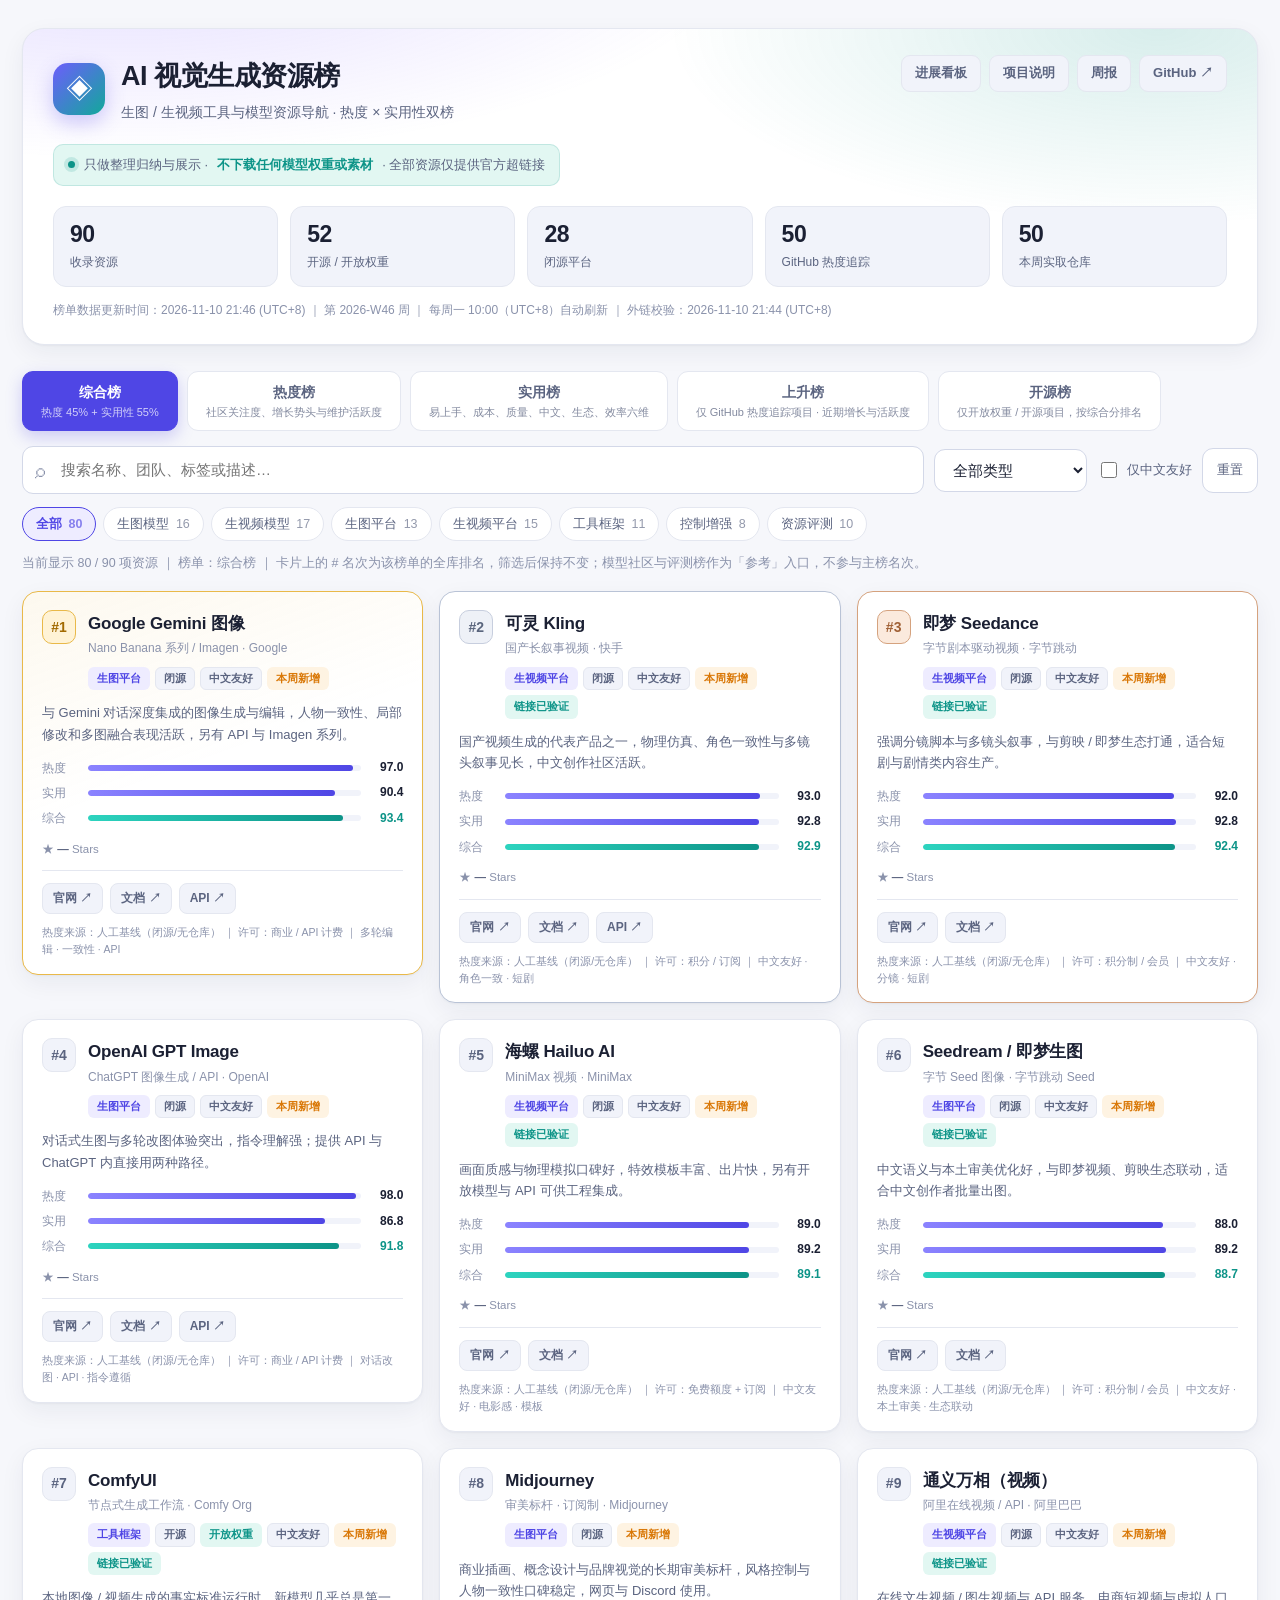
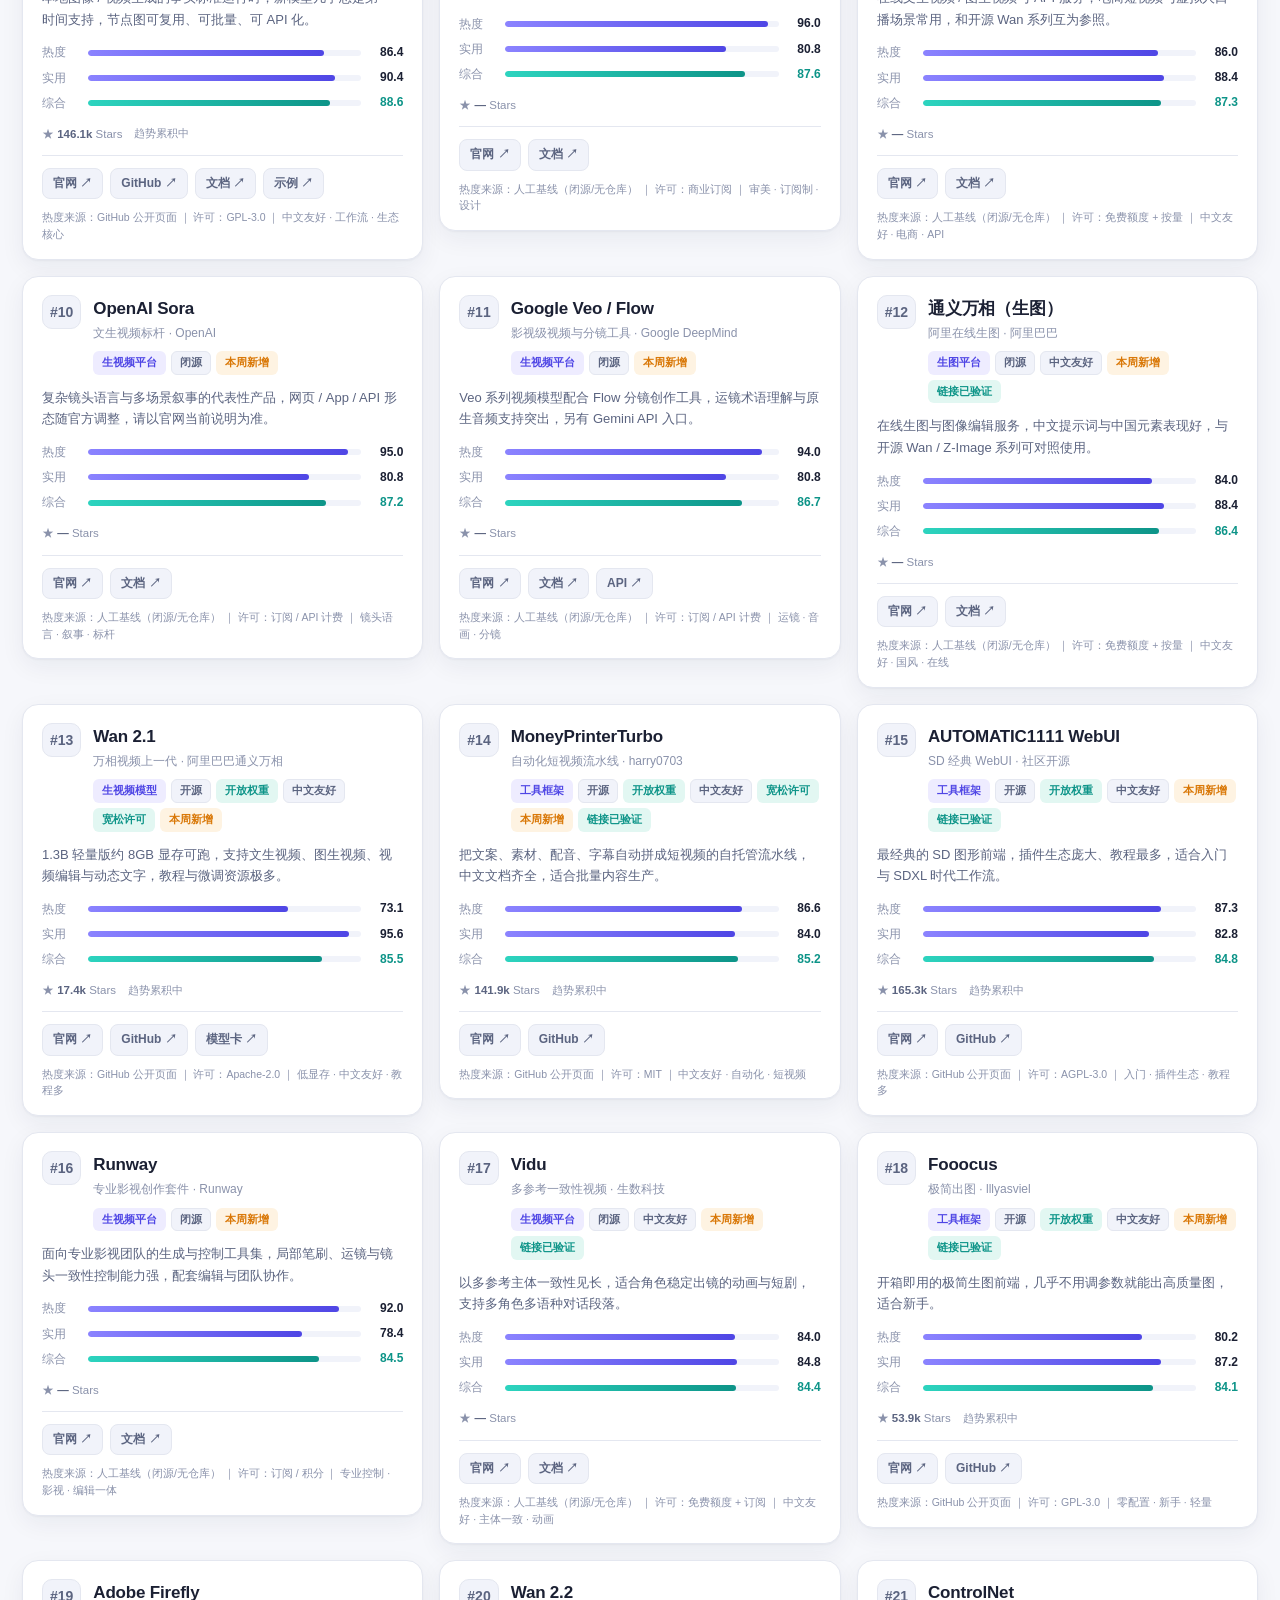
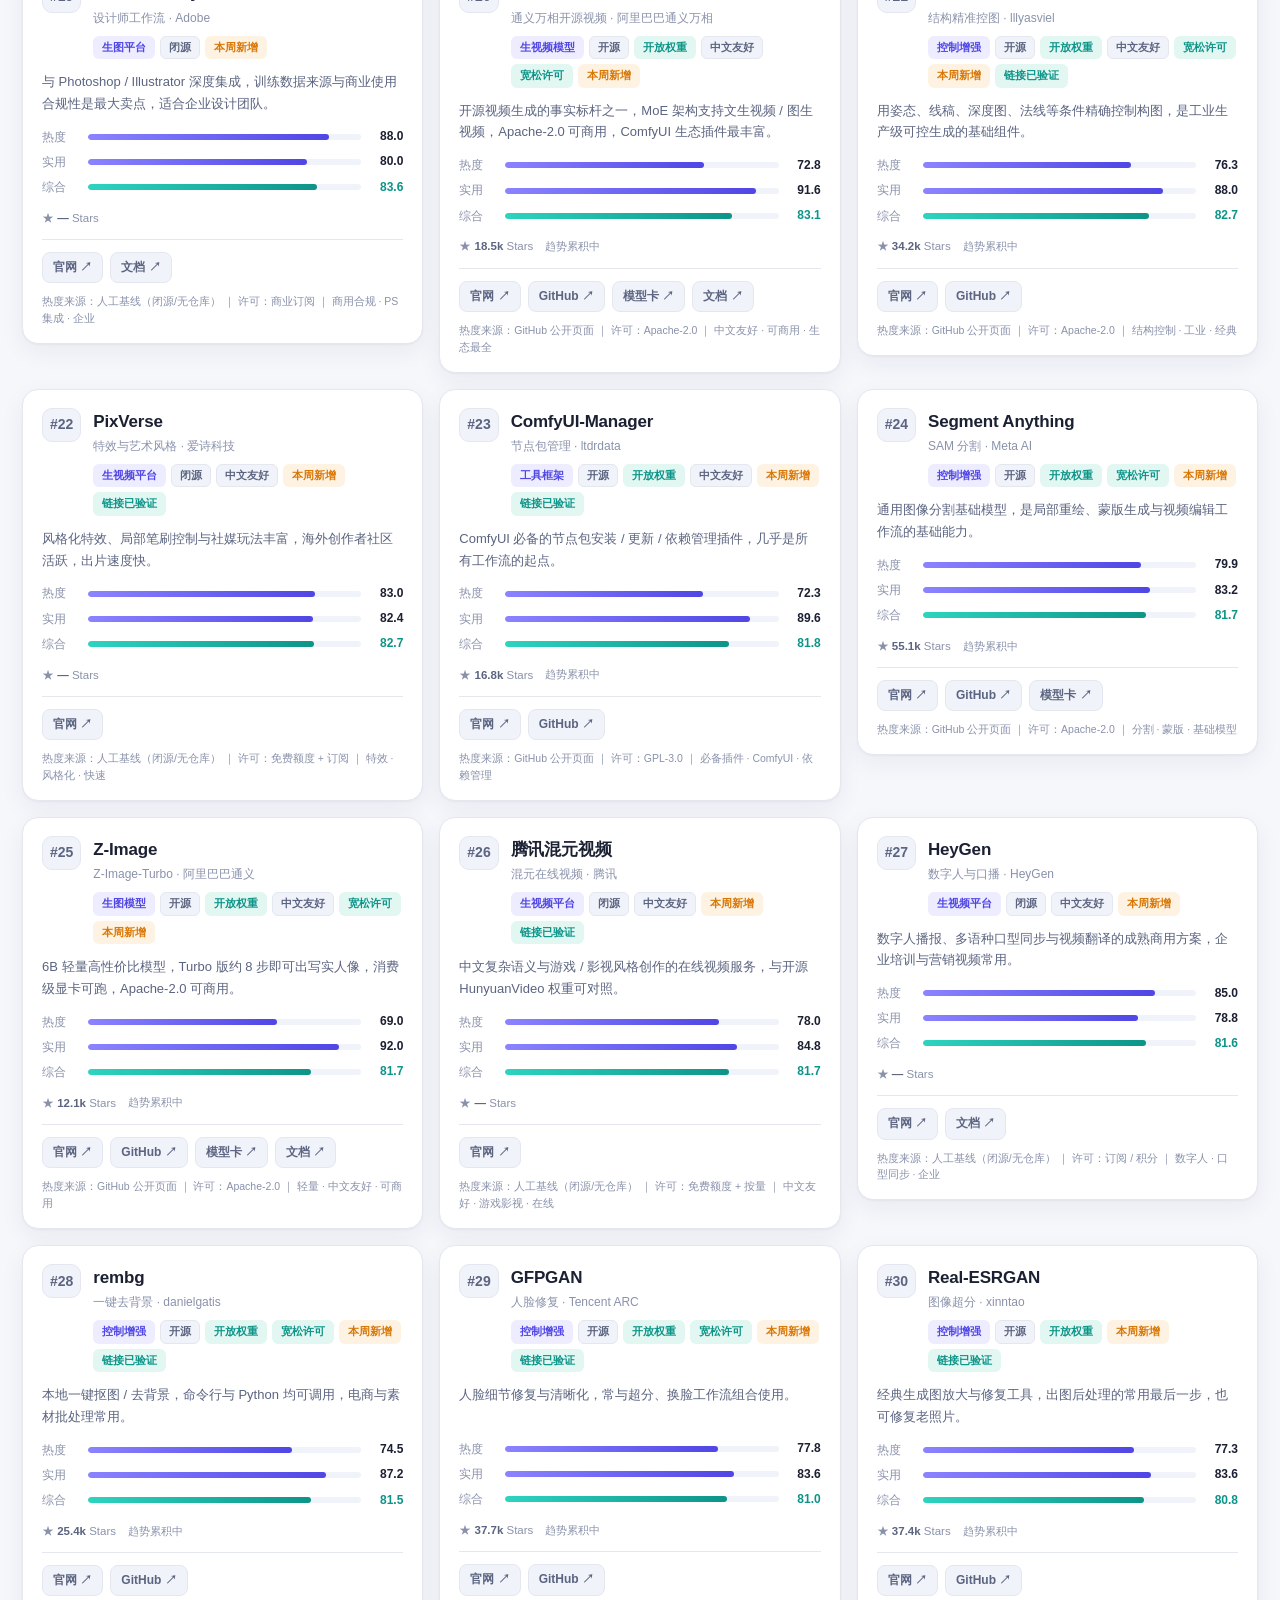
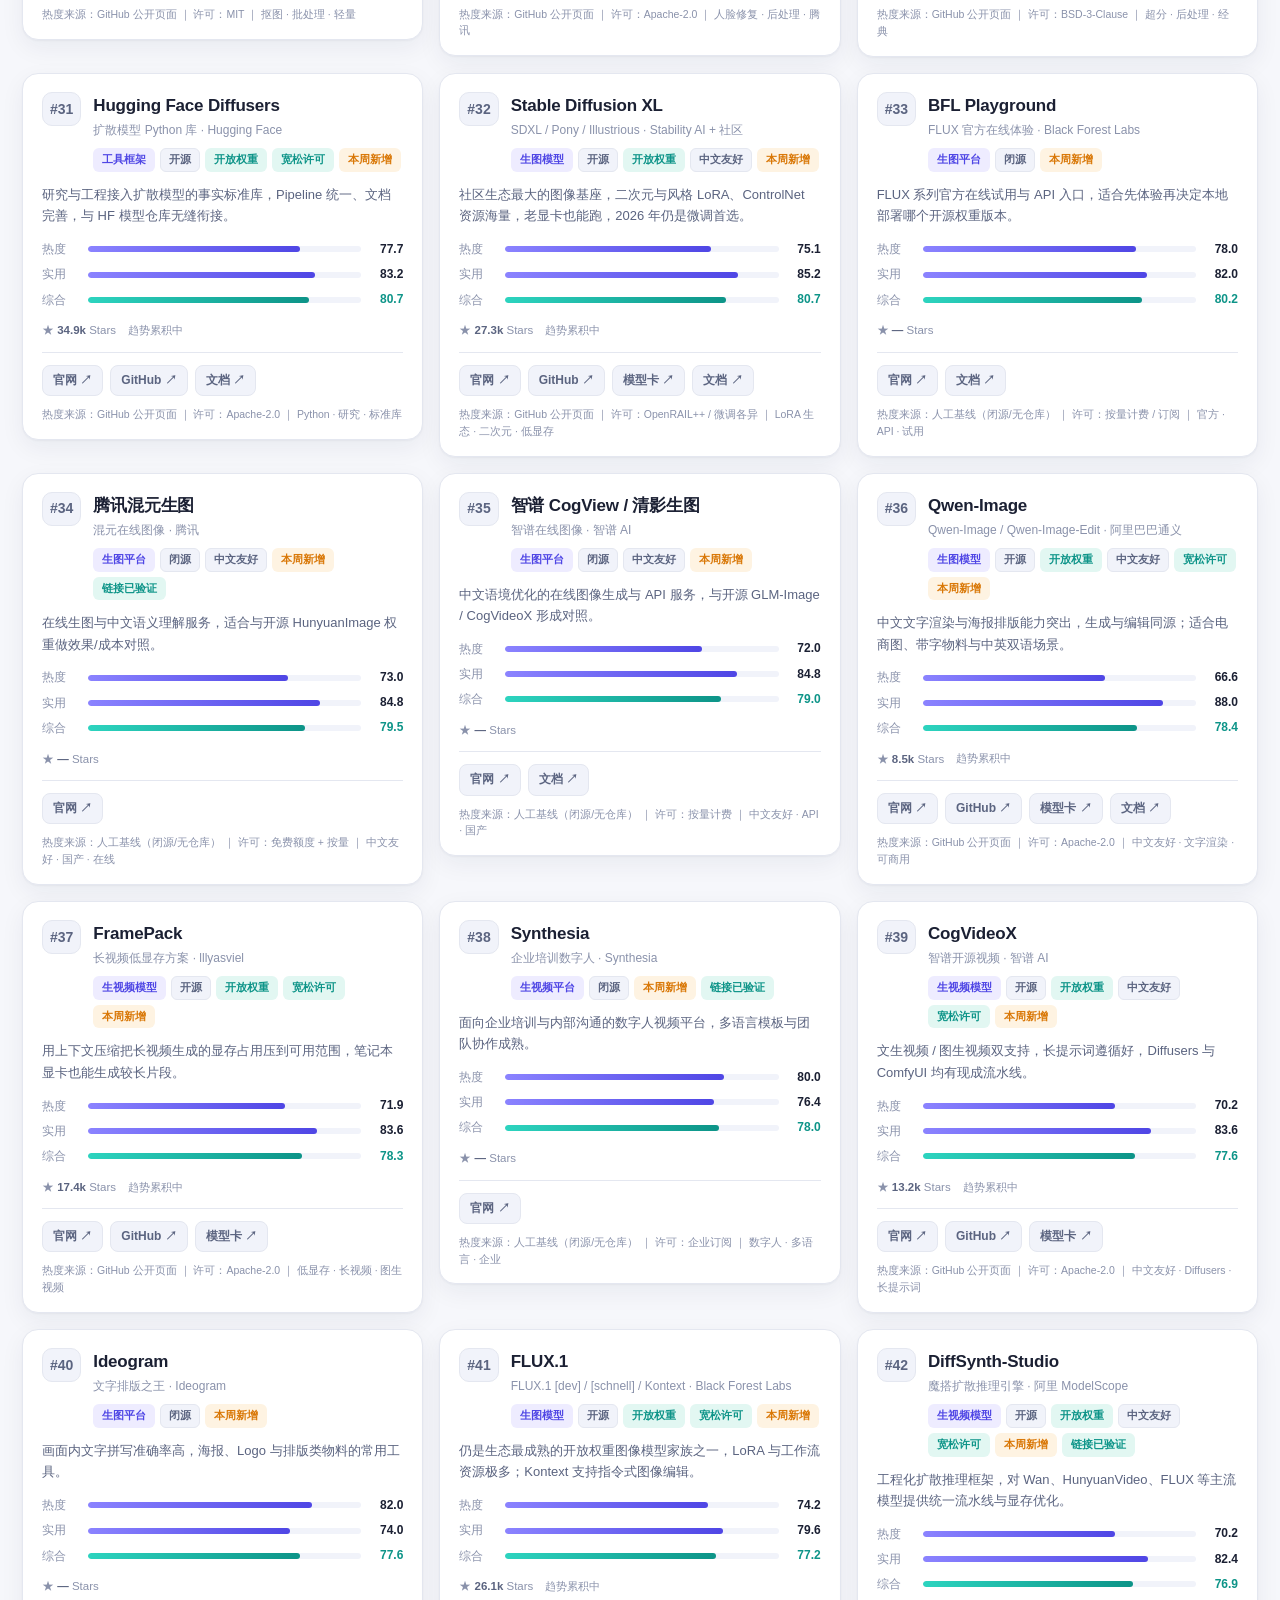
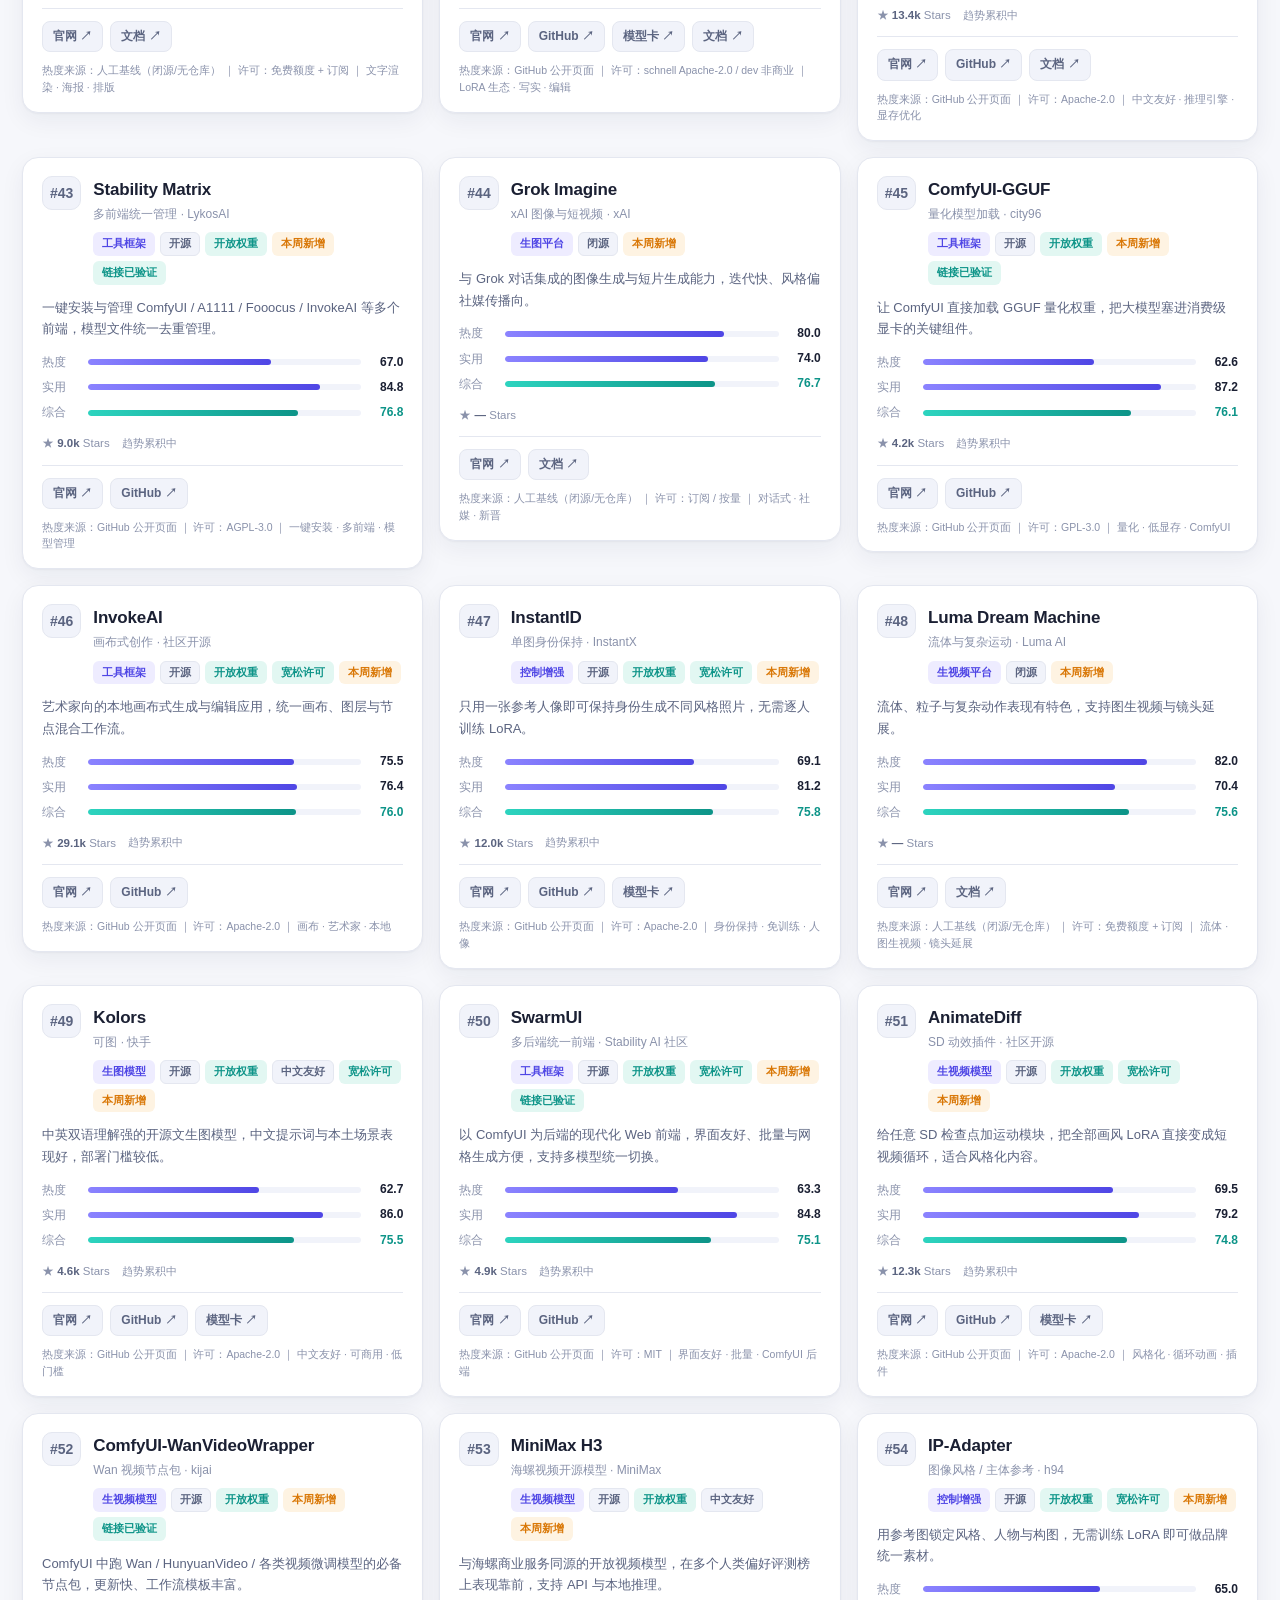
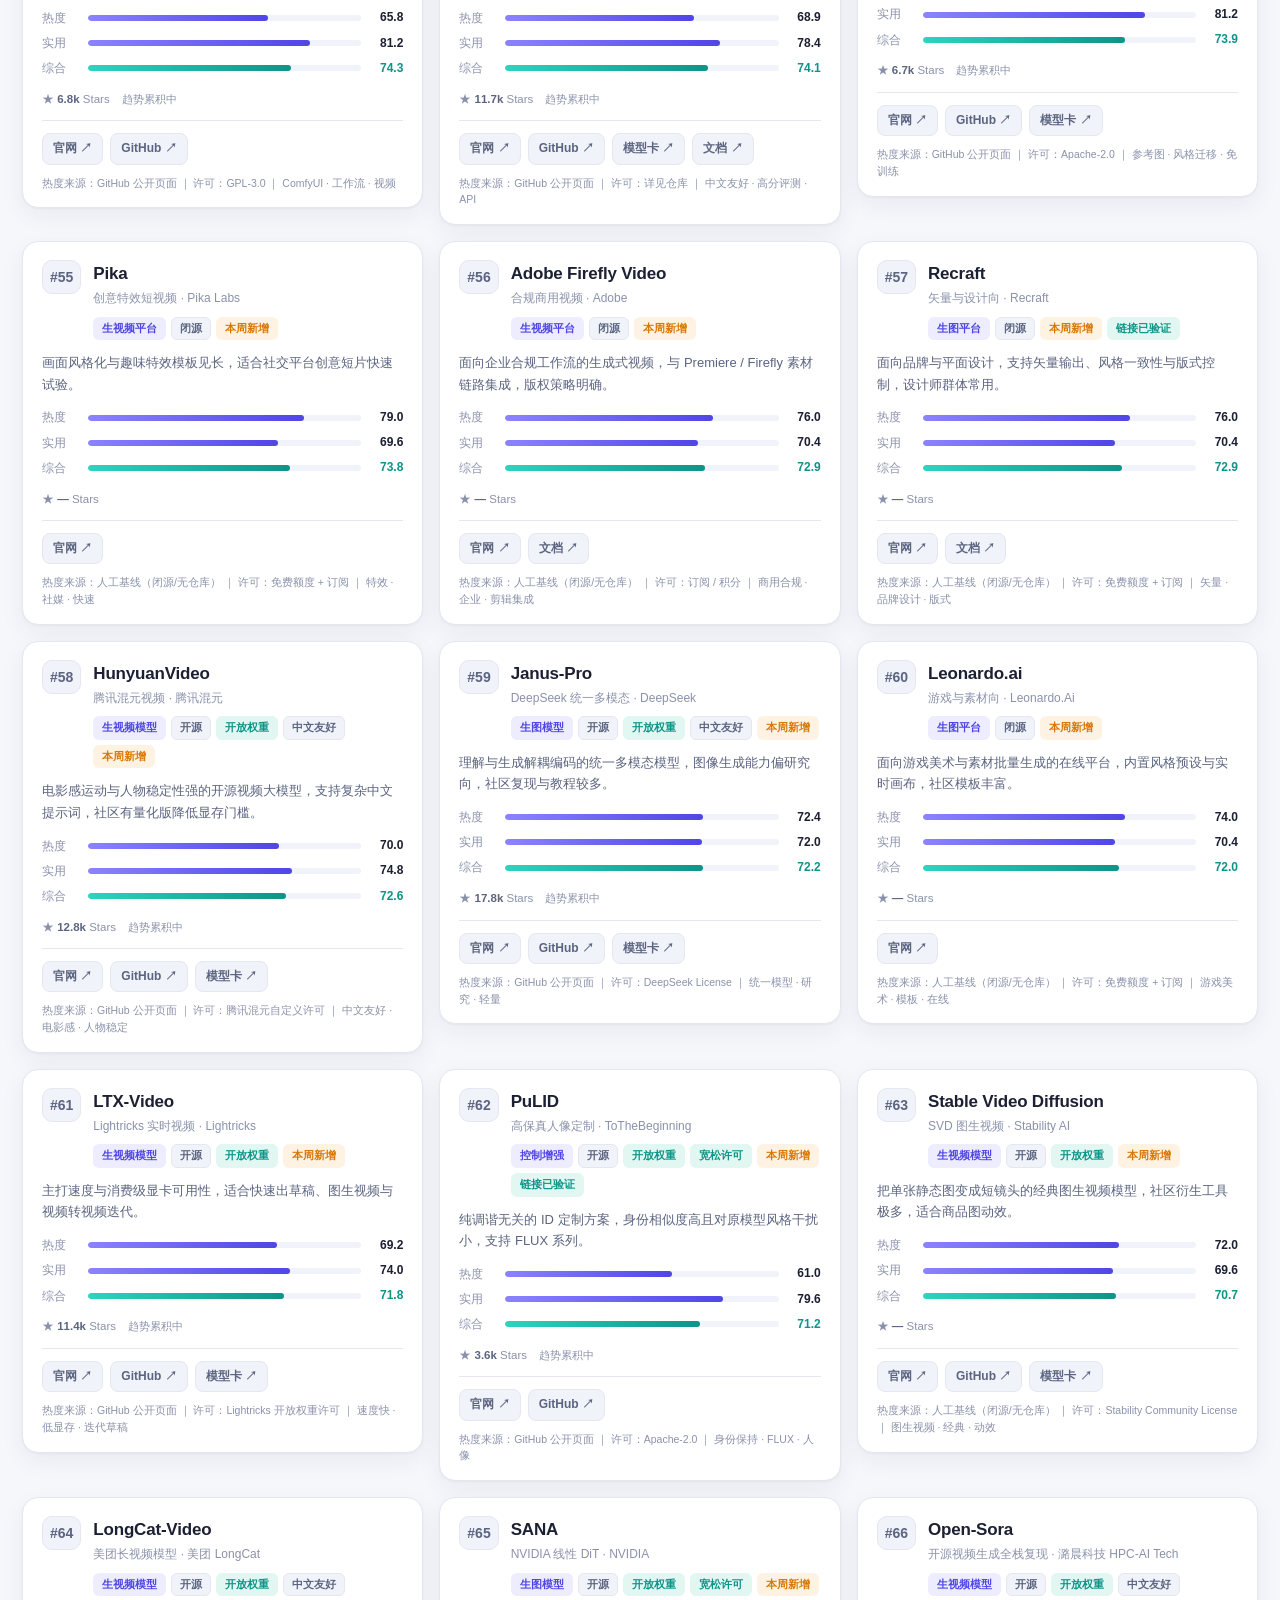
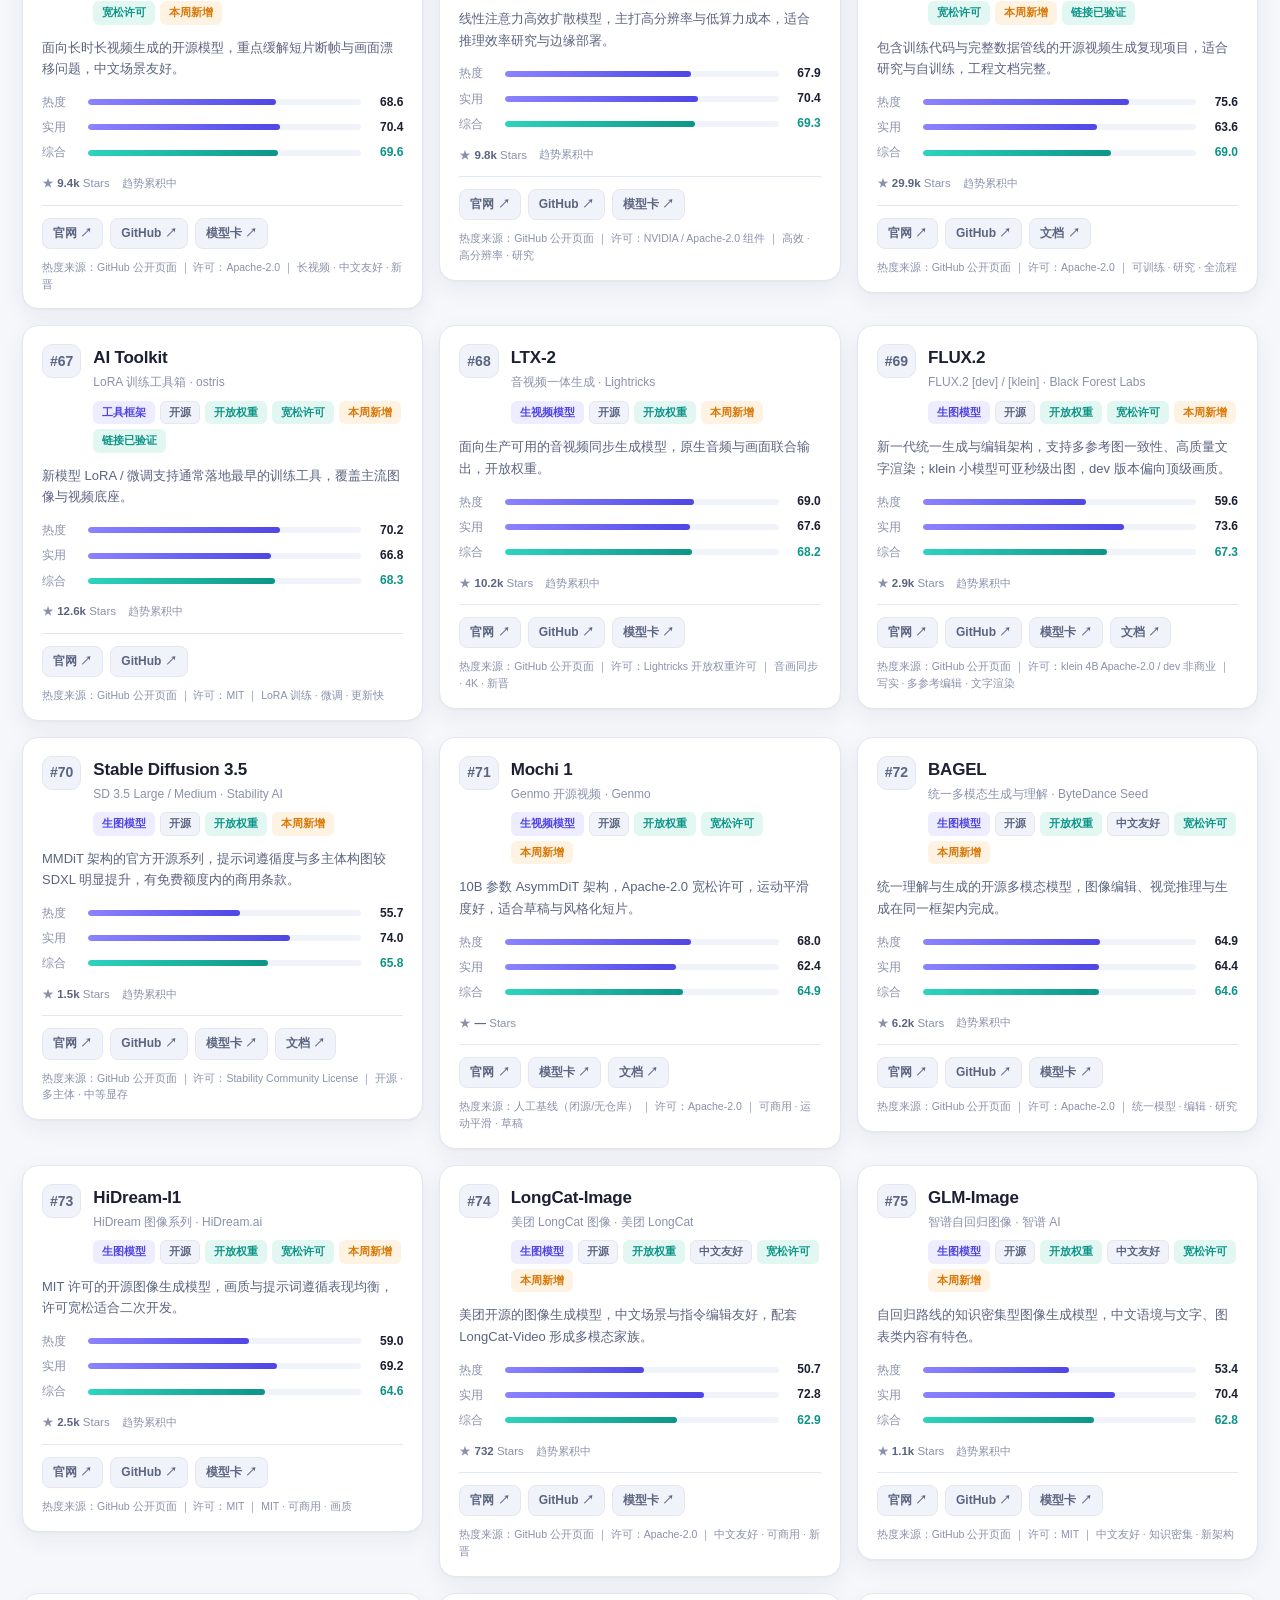
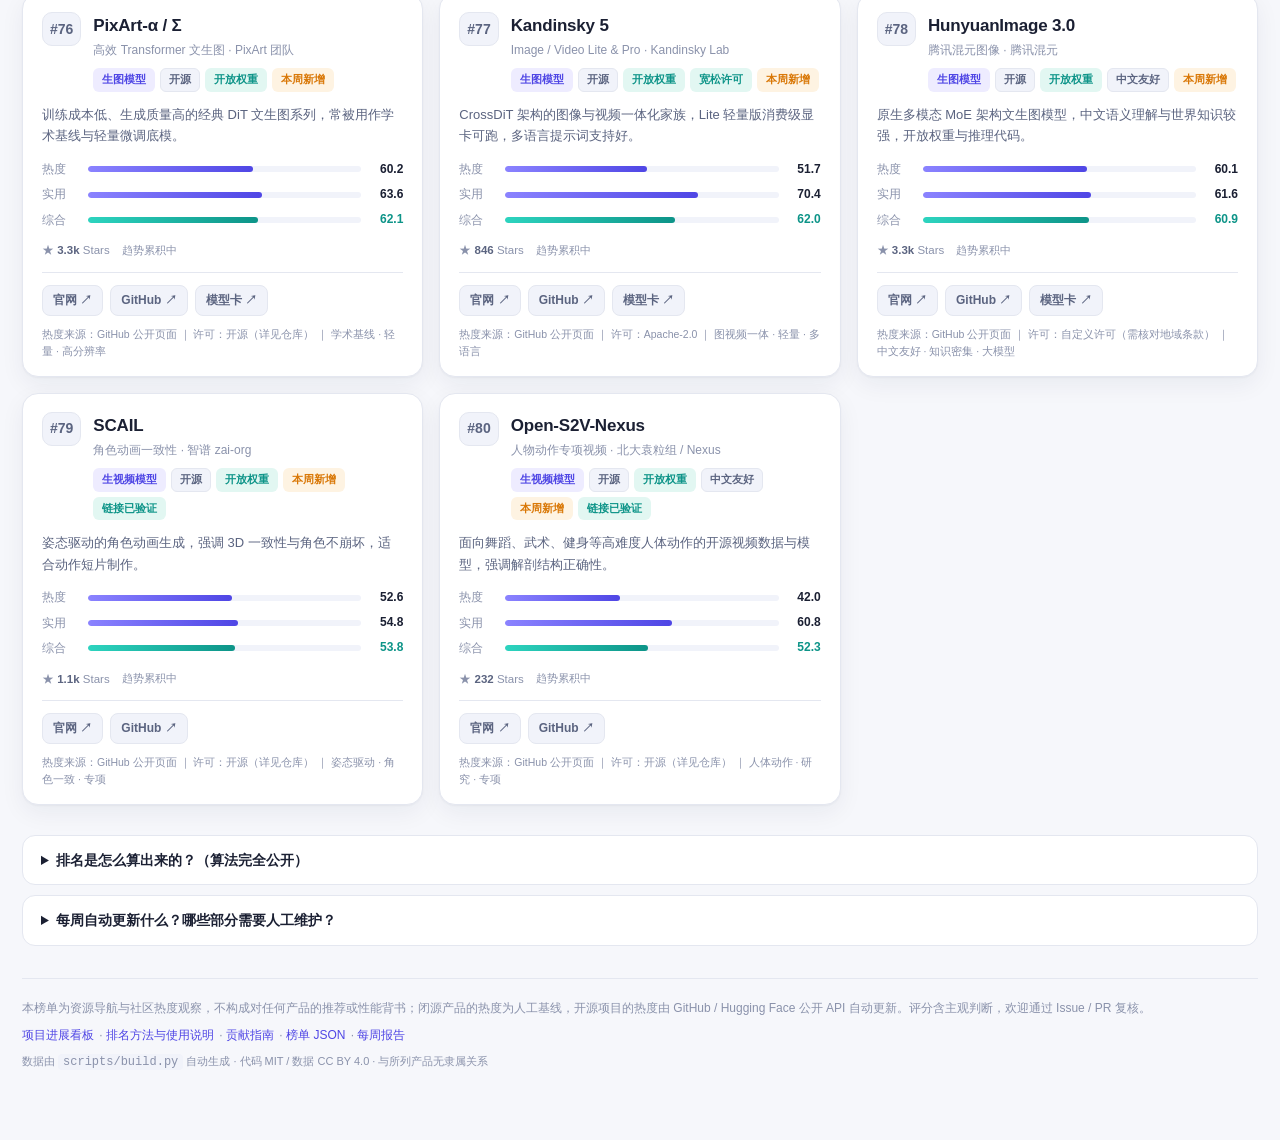
==== docs/index.html @ a99a870d "feat: 初始化 AI 视觉生成资源榜（90 项资源 / 五类榜单 / 每周自动更新）" ====
<!DOCTYPE html>
<html lang="zh-CN">
<head>
<meta charset="utf-8">
<meta name="viewport" content="width=device-width, initial-scale=1">
<meta name="description" content="AI 生图 / 生视频工具与模型资源导航：热度与实用性双榜，每周自动更新，只提供官方链接，不下载任何素材。">
<title>AI 视觉生成资源榜 · 生图 / 生视频工具模型排名</title>
<link rel="stylesheet" href="style.css">
</head>
<body>
<div class="page">

  <header class="hero">
    <div class="hero-top">
      <div class="brand">
        <div class="logo" aria-hidden="true">◈</div>
        <div>
          <h1>AI 视觉生成资源榜</h1>
          <p class="tagline">生图 / 生视频工具与模型资源导航 · 热度 × 实用性双榜</p>
        </div>
      </div>
      <nav class="topnav" aria-label="站内导航">
        <a href="kanban.html">进展看板</a>
        <a href="../README.md">项目说明</a>
        <a href="../reports/README.md">周报</a>
        <a id="repoLink" href="https://github.com/" target="_blank" rel="noopener">GitHub ↗</a>
      </nav>
    </div>

    <div class="hero-note">
      <span class="dot"></span>
      只做整理归纳与展示 · <strong>不下载任何模型权重或素材</strong> · 全部资源仅提供官方超链接
    </div>

    <div class="stats" id="stats"></div>
    <div class="updated" id="updated"></div>
  </header>

  <section class="controls" aria-label="榜单筛选">
    <div class="board-tabs" id="boardTabs"></div>
    <div class="filter-row">
      <div class="search-wrap">
        <span class="search-icon" aria-hidden="true">⌕</span>
        <input id="search" type="search" placeholder="搜索名称、团队、标签或描述…" autocomplete="off" aria-label="搜索资源">
      </div>
      <select id="typeFilter" aria-label="按类型筛选">
        <option value="all">全部类型</option>
        <option value="open">开源 / 开放权重</option>
        <option value="closed">闭源平台</option>
        <option value="resource">资源 / 评测</option>
      </select>
      <label class="toggle"><input type="checkbox" id="cnOnly"><span>仅中文友好</span></label>
      <button id="resetBtn" class="reset" type="button">重置</button>
    </div>
    <div class="chips" id="catChips"></div>
    <div class="result-line" id="resultLine"></div>
  </section>

  <main id="grid" class="grid" aria-live="polite"></main>
  <div id="empty" class="empty" hidden>没有匹配的资源，试试清空搜索或切换分类。</div>

  <section class="method">
    <details>
      <summary>排名是怎么算出来的？（算法完全公开）</summary>
      <div class="method-body" id="methodBody"></div>
    </details>
    <details>
      <summary>每周自动更新什么？哪些部分需要人工维护？</summary>
      <div class="method-body">
        <p><strong>自动（每周一 10:00 北京时间）</strong>：GitHub Actions 读取 GitHub / Hugging Face 公开 API 的元数据（Star、Fork、最近提交、许可证、官方简介、模型 likes 与下载量）→ 按公开算法重算四类榜单 → 自动更新 README 榜单区块、本站数据、周报与 26 周历史快照 → 自动提交并部署网站。全程只读元数据，不下载任何模型或素材。</p>
        <p><strong>人工</strong>：闭源产品的热度基线、实用性六维评分、新增或下架条目，以及 `scripts/discover.py` 产出的新资源候选清单审核。发现脚本只提候选，绝不自动收录。</p>
        <p><strong>兜底</strong>：API 限流或网络失败时自动回退到缓存 / 人工基线，并在每张卡片上标注数据来源，保证榜单每周都能生成。</p>
      </div>
    </details>
  </section>

  <footer class="footer">
    <p id="disclaimer"></p>
    <p class="footer-links">
      <a href="kanban.html">项目进展看板</a> ·
      <a href="../README.md">排名方法与使用说明</a> ·
      <a href="../CONTRIBUTING.md">贡献指南</a> ·
      <a href="../data/rankings.json">榜单 JSON</a> ·
      <a href="../reports/README.md">每周报告</a>
    </p>
    <p class="footer-small">数据由 <code>scripts/build.py</code> 自动生成 · 代码 MIT / 数据 CC BY 4.0 · 与所列产品无隶属关系</p>
  </footer>

</div>

<script src="data.js"></script>
<script src="app.js"></script>
</body>
</html>
---- docs/style.css ----
/* AI 视觉生成资源榜 · 静态站点样式（零外部依赖） */
:root {
  --bg: #f6f7fb;
  --surface: #ffffff;
  --surface-2: #f1f3fa;
  --border: #e4e7f0;
  --border-strong: #d3d8e8;
  --text: #1b2033;
  --text-2: #5b6480;
  --text-3: #8a92ab;
  --primary: #4f46e5;
  --primary-soft: #eeecff;
  --accent: #0d9488;
  --accent-soft: #e2f7f2;
  --warm: #d97706;
  --warm-soft: #fef3e2;
  --shadow: 0 1px 2px rgba(24, 32, 60, .04), 0 8px 24px rgba(24, 32, 60, .06);
  --shadow-hover: 0 4px 12px rgba(24, 32, 60, .08), 0 18px 40px rgba(24, 32, 60, .12);
  --radius: 16px;
}

@media (prefers-color-scheme: dark) {
  :root {
    --bg: #0f1220;
    --surface: #181d30;
    --surface-2: #20263c;
    --border: #2b3350;
    --border-strong: #3a4466;
    --text: #eef1fb;
    --text-2: #aeb7d0;
    --text-3: #7f89a8;
    --primary: #a5a0ff;
    --primary-soft: #2b2a55;
    --accent: #5eead4;
    --accent-soft: #183c39;
    --warm: #fbbf24;
    --warm-soft: #3c3018;
    --shadow: 0 1px 2px rgba(0, 0, 0, .2), 0 8px 24px rgba(0, 0, 0, .25);
    --shadow-hover: 0 6px 18px rgba(0, 0, 0, .35);
  }
}

* { box-sizing: border-box; }
html { scroll-behavior: smooth; }
body {
  margin: 0;
  background: var(--bg);
  color: var(--text);
  font-family: -apple-system, BlinkMacSystemFont, "Segoe UI", "PingFang SC", "Microsoft YaHei", "Hiragino Sans GB", sans-serif;
  font-size: 15px;
  line-height: 1.6;
  -webkit-font-smoothing: antialiased;
}
a { color: var(--primary); text-decoration: none; }
a:hover { text-decoration: underline; }
button, input, select { font: inherit; }
.page { max-width: 1280px; margin: 0 auto; padding: 28px 22px 60px; }

/* ---------- Hero ---------- */
.hero {
  position: relative;
  overflow: hidden;
  padding: 26px 30px 24px;
  border: 1px solid var(--border);
  border-radius: 22px;
  background:
    radial-gradient(900px 320px at 8% -30%, rgba(124, 92, 255, .22), transparent 70%),
    radial-gradient(700px 280px at 92% 0%, rgba(13, 148, 136, .16), transparent 70%),
    var(--surface);
  box-shadow: var(--shadow);
}
.hero-top { display: flex; justify-content: space-between; align-items: flex-start; gap: 20px; flex-wrap: wrap; }
.brand { display: flex; align-items: center; gap: 16px; }
.logo {
  width: 52px; height: 52px; flex: 0 0 52px;
  display: grid; place-items: center;
  border-radius: 15px;
  background: linear-gradient(135deg, #6d5dfc, #11a99a);
  color: #fff; font-size: 27px;
  box-shadow: 0 8px 20px rgba(99, 84, 235, .3);
}
h1 { margin: 0; font-size: 27px; letter-spacing: -.5px; font-weight: 750; }
.tagline { margin: 3px 0 0; color: var(--text-2); font-size: 14px; }
.topnav { display: flex; gap: 8px; flex-wrap: wrap; }
.topnav a {
  padding: 7px 13px; border-radius: 9px; font-size: 13px; font-weight: 600;
  color: var(--text-2); background: var(--surface-2); border: 1px solid var(--border);
}
.topnav a:hover { color: var(--primary); border-color: var(--primary); text-decoration: none; }
.hero-note {
  margin-top: 20px; padding: 10px 14px; display: inline-flex; align-items: center; gap: 9px;
  background: var(--accent-soft); color: var(--text-2); border-radius: 10px;
  font-size: 13px; border: 1px solid rgba(13, 148, 136, .16);
}
.hero-note strong { color: var(--accent); }
.dot { width: 7px; height: 7px; border-radius: 50%; background: var(--accent); box-shadow: 0 0 0 4px rgba(13, 148, 136, .15); }
.stats { display: grid; grid-template-columns: repeat(auto-fit, minmax(140px, 1fr)); gap: 12px; margin-top: 20px; }
.stat {
  padding: 13px 16px; border-radius: 13px; background: var(--surface-2); border: 1px solid var(--border);
}
.stat b { display: block; font-size: 23px; line-height: 1.25; letter-spacing: -.5px; }
.stat span { font-size: 12px; color: var(--text-2); }
.updated { margin-top: 14px; font-size: 12px; color: var(--text-3); }

/* ---------- Controls ---------- */
.controls { margin: 26px 0 18px; }
.board-tabs { display: flex; gap: 9px; flex-wrap: wrap; margin-bottom: 15px; }
.tab {
  padding: 9px 18px; border-radius: 11px; cursor: pointer;
  background: var(--surface); border: 1px solid var(--border); color: var(--text-2);
  font-weight: 650; font-size: 14px; transition: .15s;
}
.tab:hover { border-color: var(--primary); color: var(--primary); }
.tab.active { background: var(--primary); border-color: var(--primary); color: #fff; box-shadow: 0 6px 16px rgba(79, 70, 229, .25); }
.tab small { display: block; font-weight: 400; font-size: 11px; opacity: .75; }
.filter-row { display: flex; gap: 10px; flex-wrap: wrap; align-items: center; }
.search-wrap { position: relative; flex: 1 1 300px; min-width: 220px; }
.search-wrap input {
  width: 100%; padding: 11px 14px 11px 38px; border-radius: 11px;
  border: 1px solid var(--border-strong); background: var(--surface); color: var(--text); outline: none;
}
.search-wrap input:focus { border-color: var(--primary); box-shadow: 0 0 0 3px var(--primary-soft); }
.search-icon { position: absolute; left: 13px; top: 50%; transform: translateY(-50%); font-size: 20px; color: var(--text-3); }
select, .reset {
  padding: 11px 14px; border-radius: 11px; border: 1px solid var(--border-strong);
  background: var(--surface); color: var(--text); cursor: pointer;
}
.reset { color: var(--text-2); font-size: 13px; }
.reset:hover { border-color: var(--primary); color: var(--primary); }
.toggle { display: inline-flex; align-items: center; gap: 7px; font-size: 13px; color: var(--text-2); cursor: pointer; user-select: none; }
.toggle input { accent-color: var(--primary); width: 16px; height: 16px; }
.chips { display: flex; gap: 7px; flex-wrap: wrap; margin-top: 13px; }
.chip {
  padding: 6px 13px; border-radius: 999px; font-size: 12.5px; cursor: pointer;
  border: 1px solid var(--border); background: var(--surface); color: var(--text-2);
}
.chip:hover { border-color: var(--primary); }
.chip.active { background: var(--primary-soft); border-color: var(--primary); color: var(--primary); font-weight: 650; }
.chip em { font-style: normal; opacity: .65; margin-left: 3px; }
.result-line { margin-top: 12px; font-size: 12.5px; color: var(--text-3); }

/* ---------- Cards ---------- */
.grid { display: grid; grid-template-columns: repeat(auto-fill, minmax(340px, 1fr)); gap: 16px; align-items: start; }
.card {
  position: relative; padding: 18px 19px 16px; border-radius: var(--radius);
  background: var(--surface); border: 1px solid var(--border); box-shadow: var(--shadow);
  transition: transform .16s, box-shadow .16s, border-color .16s;
}
.card:hover { transform: translateY(-3px); box-shadow: var(--shadow-hover); border-color: var(--border-strong); }
.card.rank-1 { border-color: #e9b949; background: linear-gradient(160deg, rgba(233, 185, 73, .09), transparent 45%), var(--surface); }
.card.rank-2 { border-color: #b9c3d6; }
.card.rank-3 { border-color: #d5a27e; }
.card-head { display: flex; gap: 12px; align-items: flex-start; }
.rank {
  flex: 0 0 auto; min-width: 34px; height: 34px; padding: 0 7px;
  display: grid; place-items: center; border-radius: 10px;
  background: var(--surface-2); color: var(--text-2); font-weight: 750; font-size: 14px;
  border: 1px solid var(--border);
}
.rank-1 .rank { background: #fff3d6; color: #a26a00; border-color: #e9b949; }
.rank-2 .rank { background: #eef1f7; color: #5a657d; border-color: #c7cede; }
.rank-3 .rank { background: #fbeadd; color: #a06035; border-color: #d5a27e; }
.card-title { min-width: 0; flex: 1; }
.card-title h2 { margin: 0; font-size: 17px; font-weight: 700; letter-spacing: -.2px; }
.alias { margin: 2px 0 0; font-size: 12px; color: var(--text-3); }
.badges { display: flex; gap: 5px; flex-wrap: wrap; margin-top: 8px; }
.badge { padding: 2px 8px; border-radius: 6px; font-size: 11px; font-weight: 600; background: var(--surface-2); color: var(--text-2); border: 1px solid var(--border); }
.badge.cat { background: var(--primary-soft); color: var(--primary); border-color: transparent; }
.badge.open { background: var(--accent-soft); color: var(--accent); border-color: transparent; }
.badge.new { background: var(--warm-soft); color: var(--warm); border-color: transparent; }
.badge.ok { background: var(--accent-soft); color: var(--accent); border-color: transparent; }
.desc { margin: 12px 0 13px; font-size: 13px; color: var(--text-2); line-height: 1.65; min-height: 42px; }
.scores { display: grid; gap: 6px; margin-bottom: 12px; }
.score-row { display: grid; grid-template-columns: 38px 1fr 34px; gap: 8px; align-items: center; font-size: 11.5px; color: var(--text-3); }
.score-row b { color: var(--text); font-size: 12px; text-align: right; font-variant-numeric: tabular-nums; }
.bar { height: 6px; border-radius: 99px; background: var(--surface-2); overflow: hidden; }
.bar i { display: block; height: 100%; border-radius: 99px; background: linear-gradient(90deg, #8b83ff, #4f46e5); }
.score-row.overall .bar i { background: linear-gradient(90deg, #2dd4bf, #0d9488); }
.score-row.overall b { font-weight: 750; color: var(--accent); }
.meta { display: flex; gap: 12px; flex-wrap: wrap; font-size: 11.5px; color: var(--text-3); margin-bottom: 12px; align-items: center; }
.meta strong { color: var(--text-2); font-variant-numeric: tabular-nums; }
.meta .growth { color: var(--accent); font-weight: 650; }
.spark { display: flex; align-items: center; gap: 6px; }
.no-trend { font-size: 10.5px; color: var(--text-3); }
.links { display: flex; gap: 7px; flex-wrap: wrap; padding-top: 12px; border-top: 1px solid var(--border); }
.link-btn {
  padding: 5px 10px; border-radius: 8px; font-size: 12px; font-weight: 600;
  background: var(--surface-2); color: var(--text-2); border: 1px solid var(--border);
}
.link-btn:hover { background: var(--primary-soft); color: var(--primary); border-color: var(--primary); text-decoration: none; }
.source { margin-top: 10px; font-size: 10.5px; color: var(--text-3); }
.empty { text-align: center; padding: 60px 20px; color: var(--text-3); }

/* ---------- Method / Footer ---------- */
.method { margin-top: 30px; display: grid; gap: 10px; }
.method details { border: 1px solid var(--border); border-radius: 13px; background: var(--surface); padding: 13px 18px; }
.method summary { cursor: pointer; font-weight: 650; font-size: 14px; }
.method-body { padding-top: 12px; font-size: 13px; color: var(--text-2); line-height: 1.75; }
.method-body p { margin: 0 0 9px; }
.method-body table { width: 100%; border-collapse: collapse; margin: 8px 0 14px; font-size: 12.5px; }
.method-body th, .method-body td { padding: 7px 9px; border-bottom: 1px solid var(--border); text-align: left; }
.method-body th { color: var(--text); font-weight: 650; background: var(--surface-2); }
code { background: var(--surface-2); padding: 1px 5px; border-radius: 4px; font-size: 12px; }
.footer { margin-top: 32px; padding-top: 20px; border-top: 1px solid var(--border); font-size: 12px; color: var(--text-3); }
.footer p { margin: 0 0 8px; }
.footer-links a { margin-right: 2px; }
.footer-small { font-size: 11px; }

@media (max-width: 620px) {
  .page { padding: 16px 12px 40px; }
  .hero { padding: 20px 18px; }
  h1 { font-size: 21px; }
  .grid { grid-template-columns: 1fr; }
  .stat b { font-size: 19px; }
}
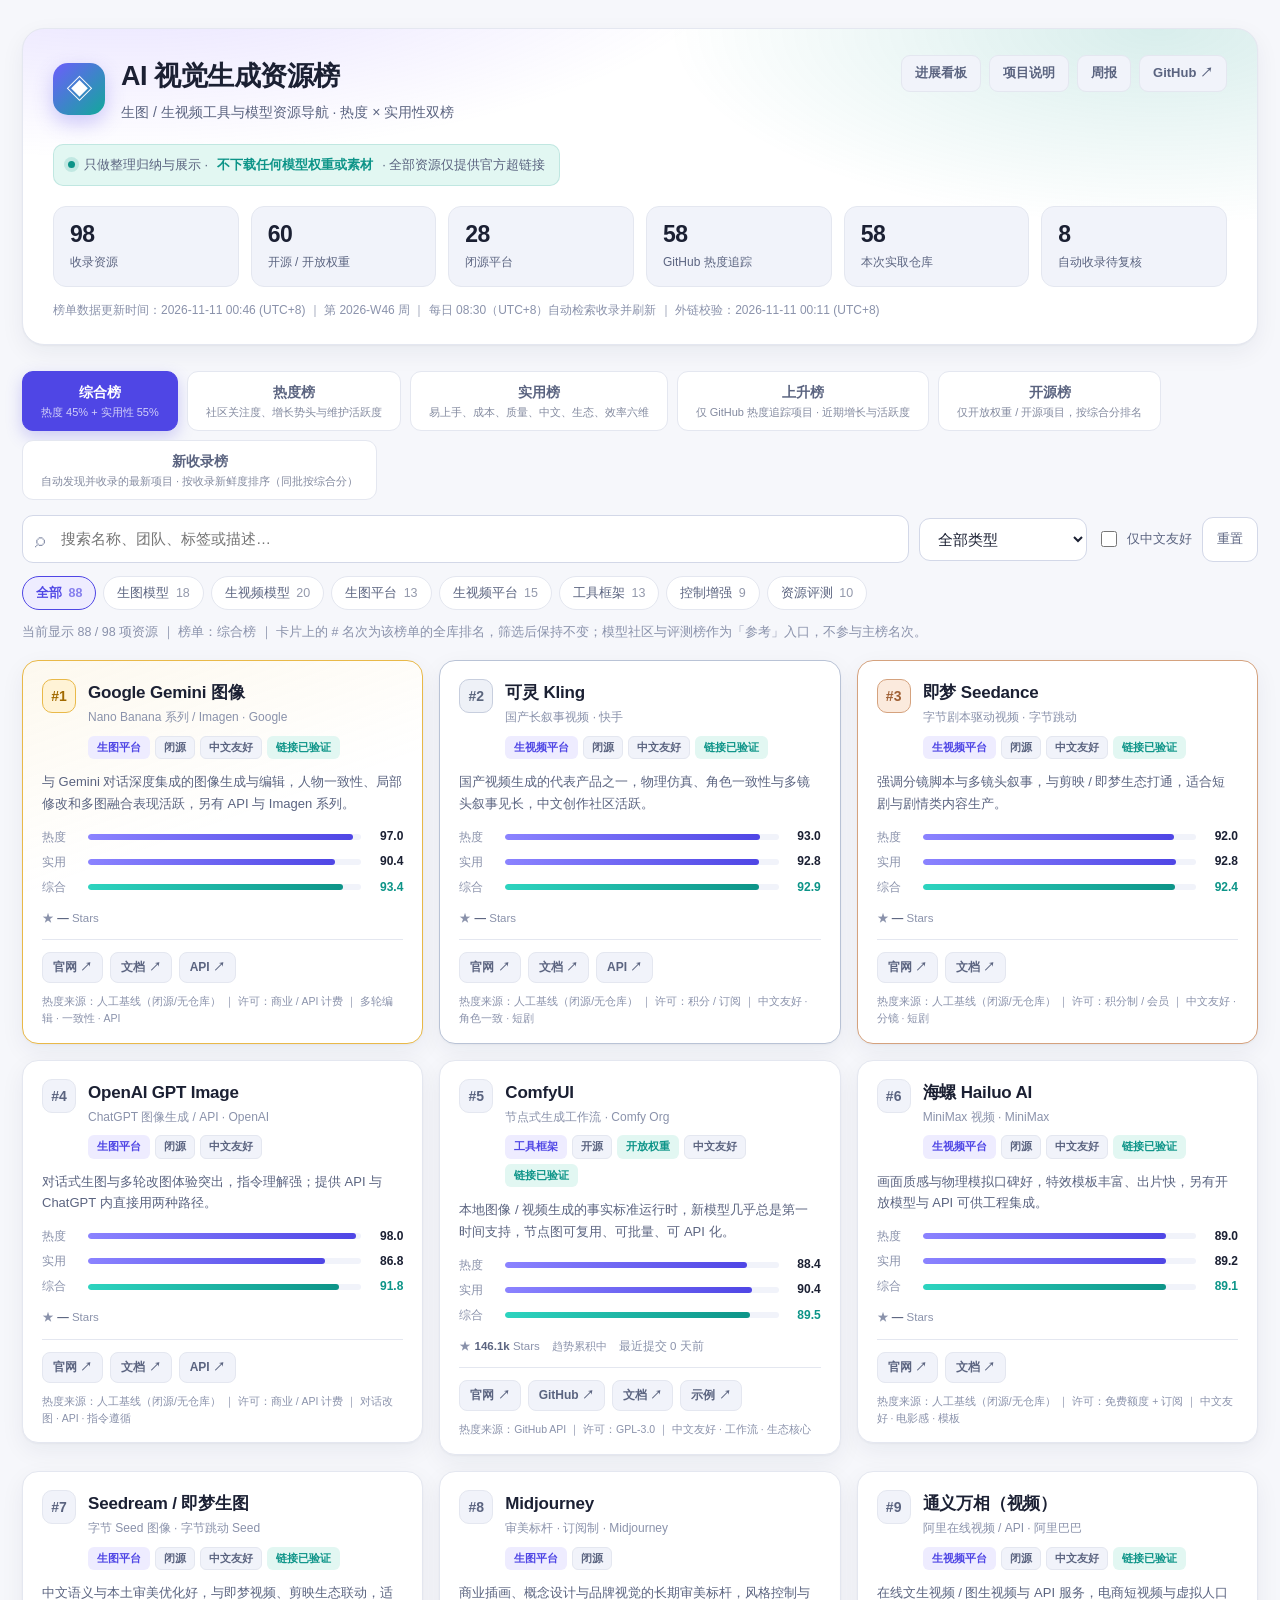
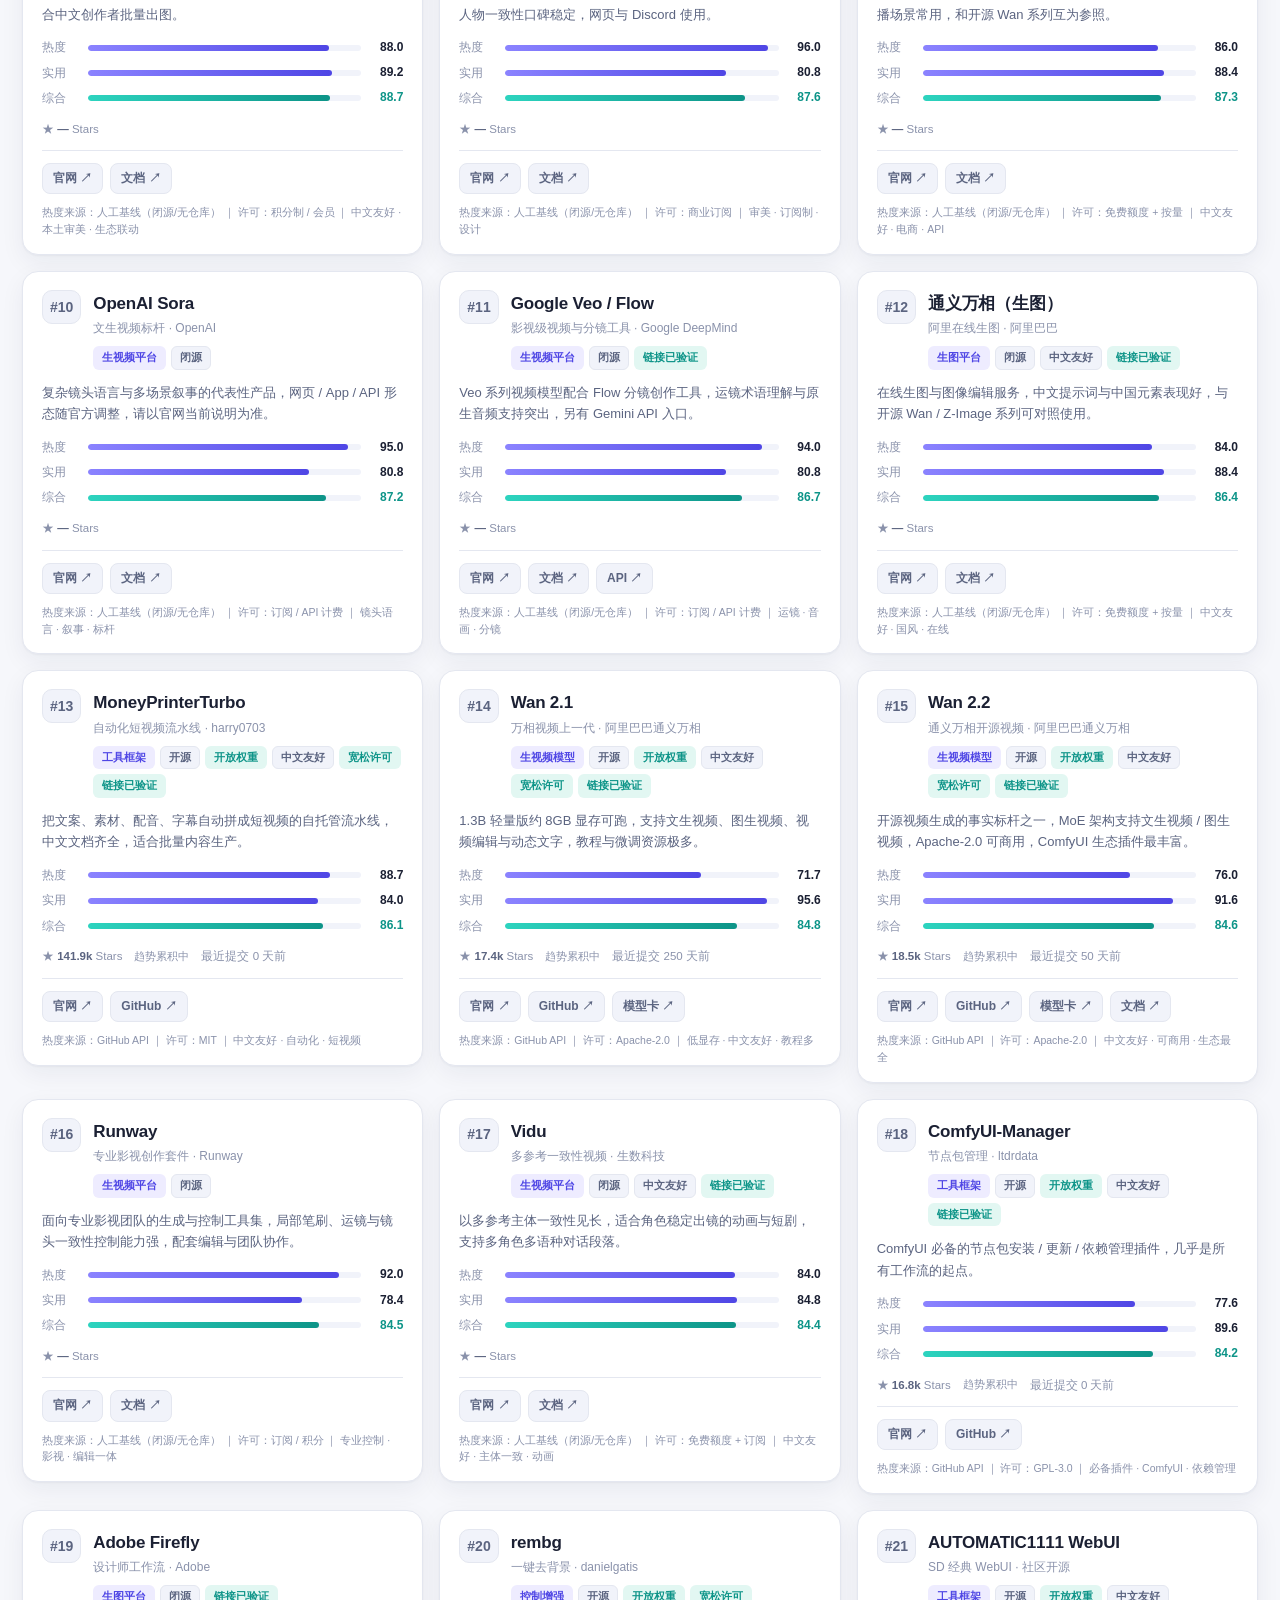
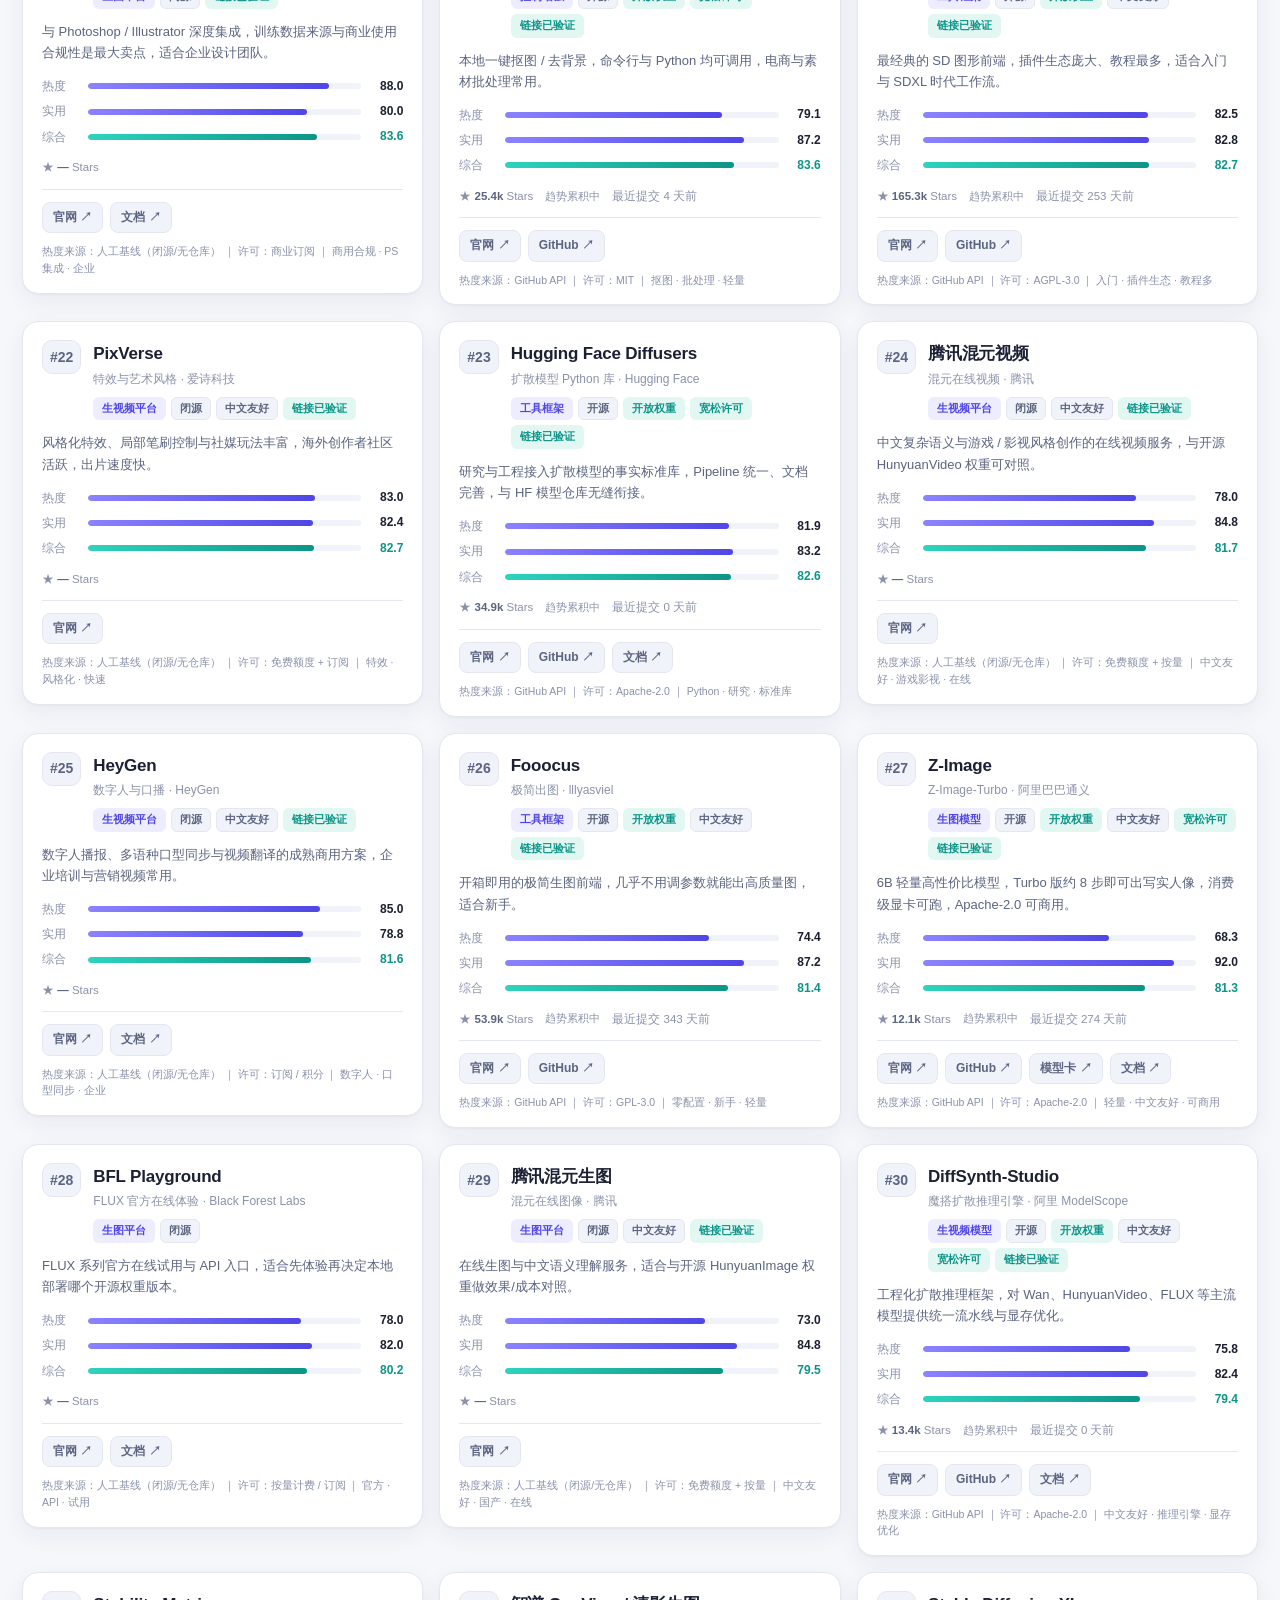
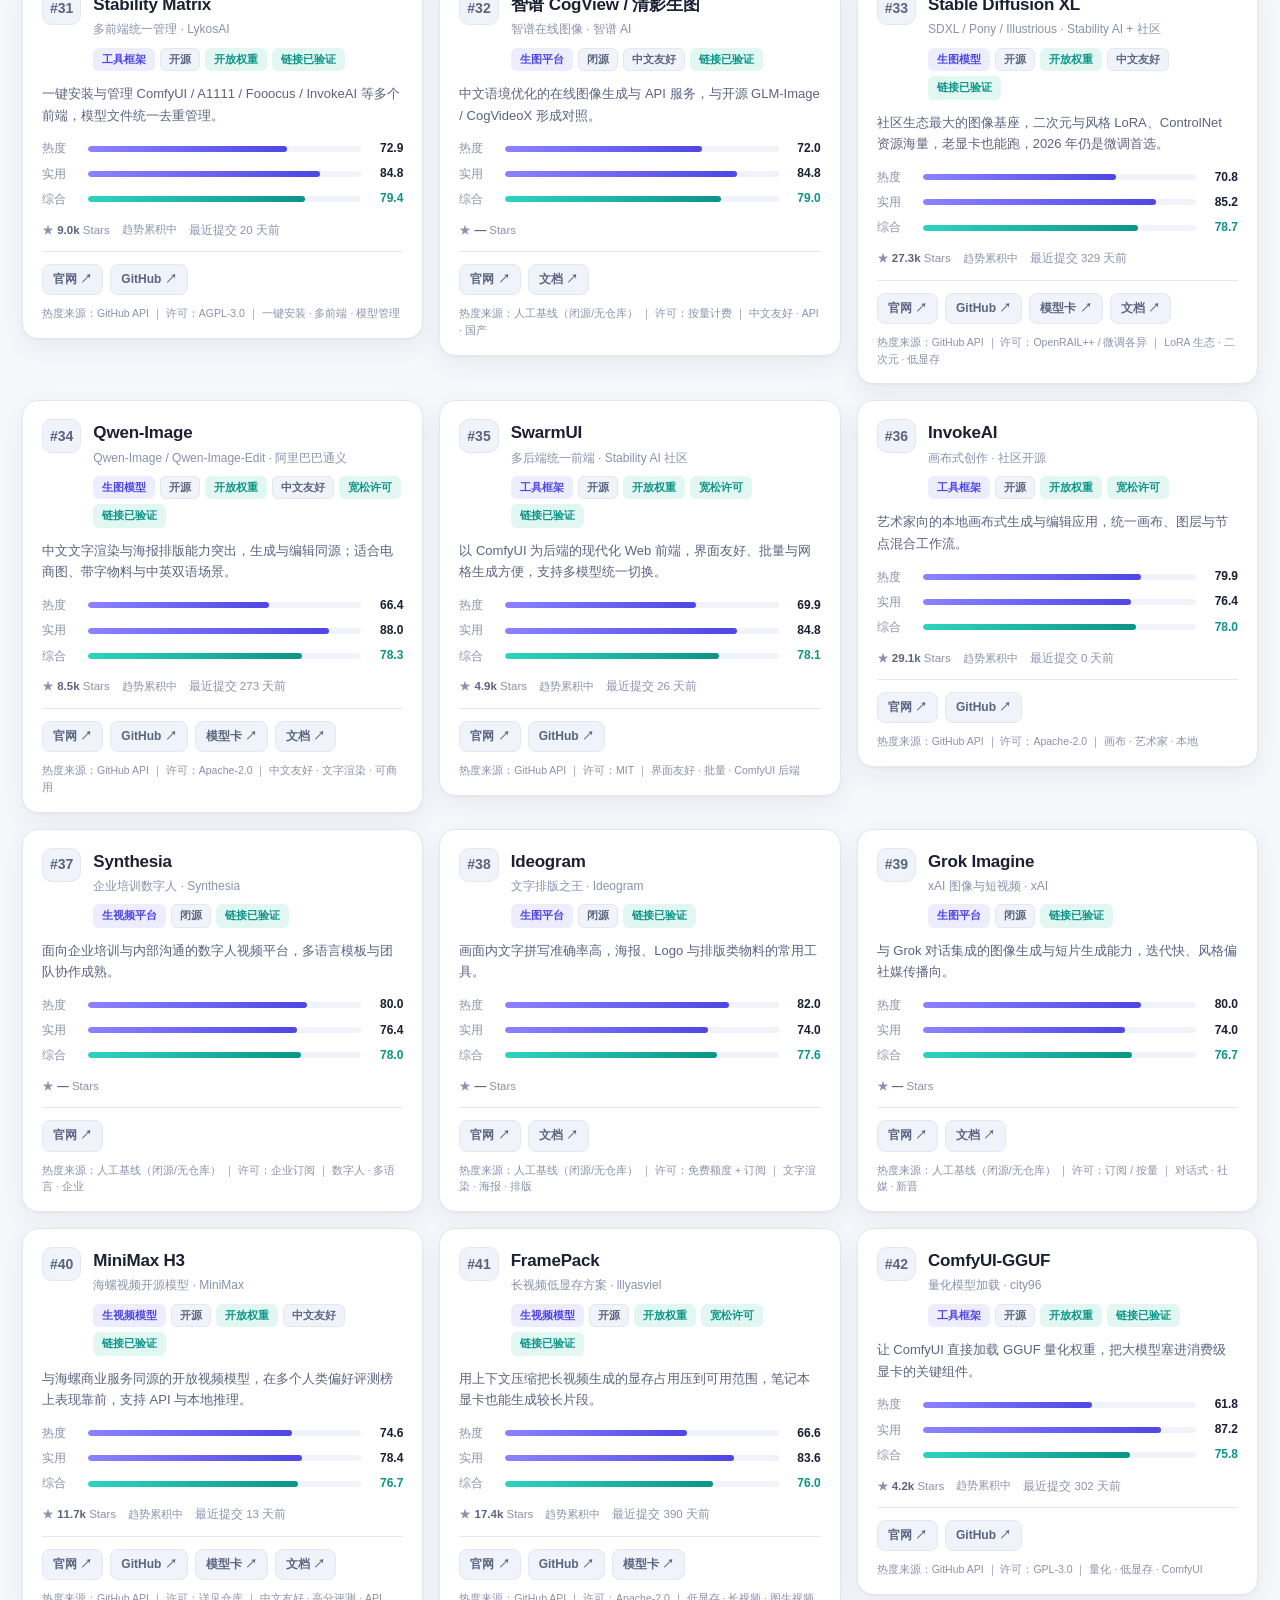
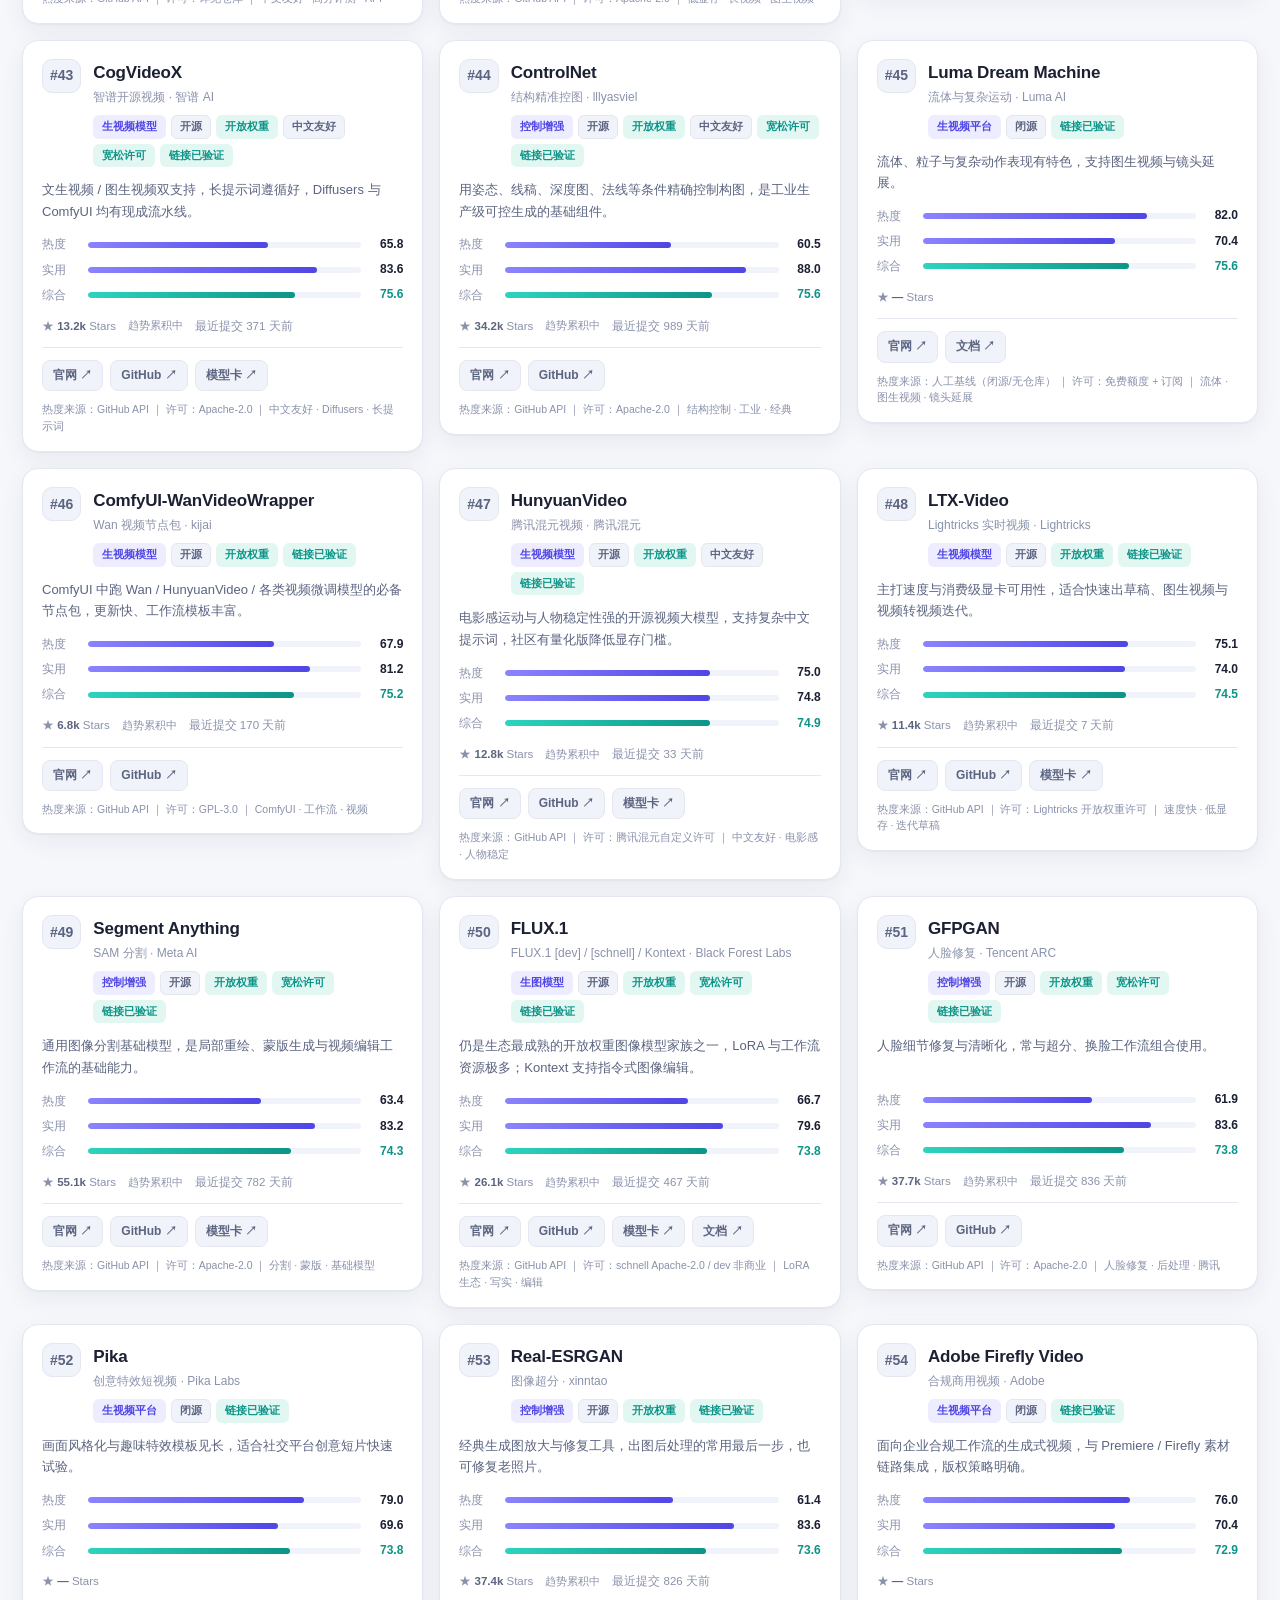
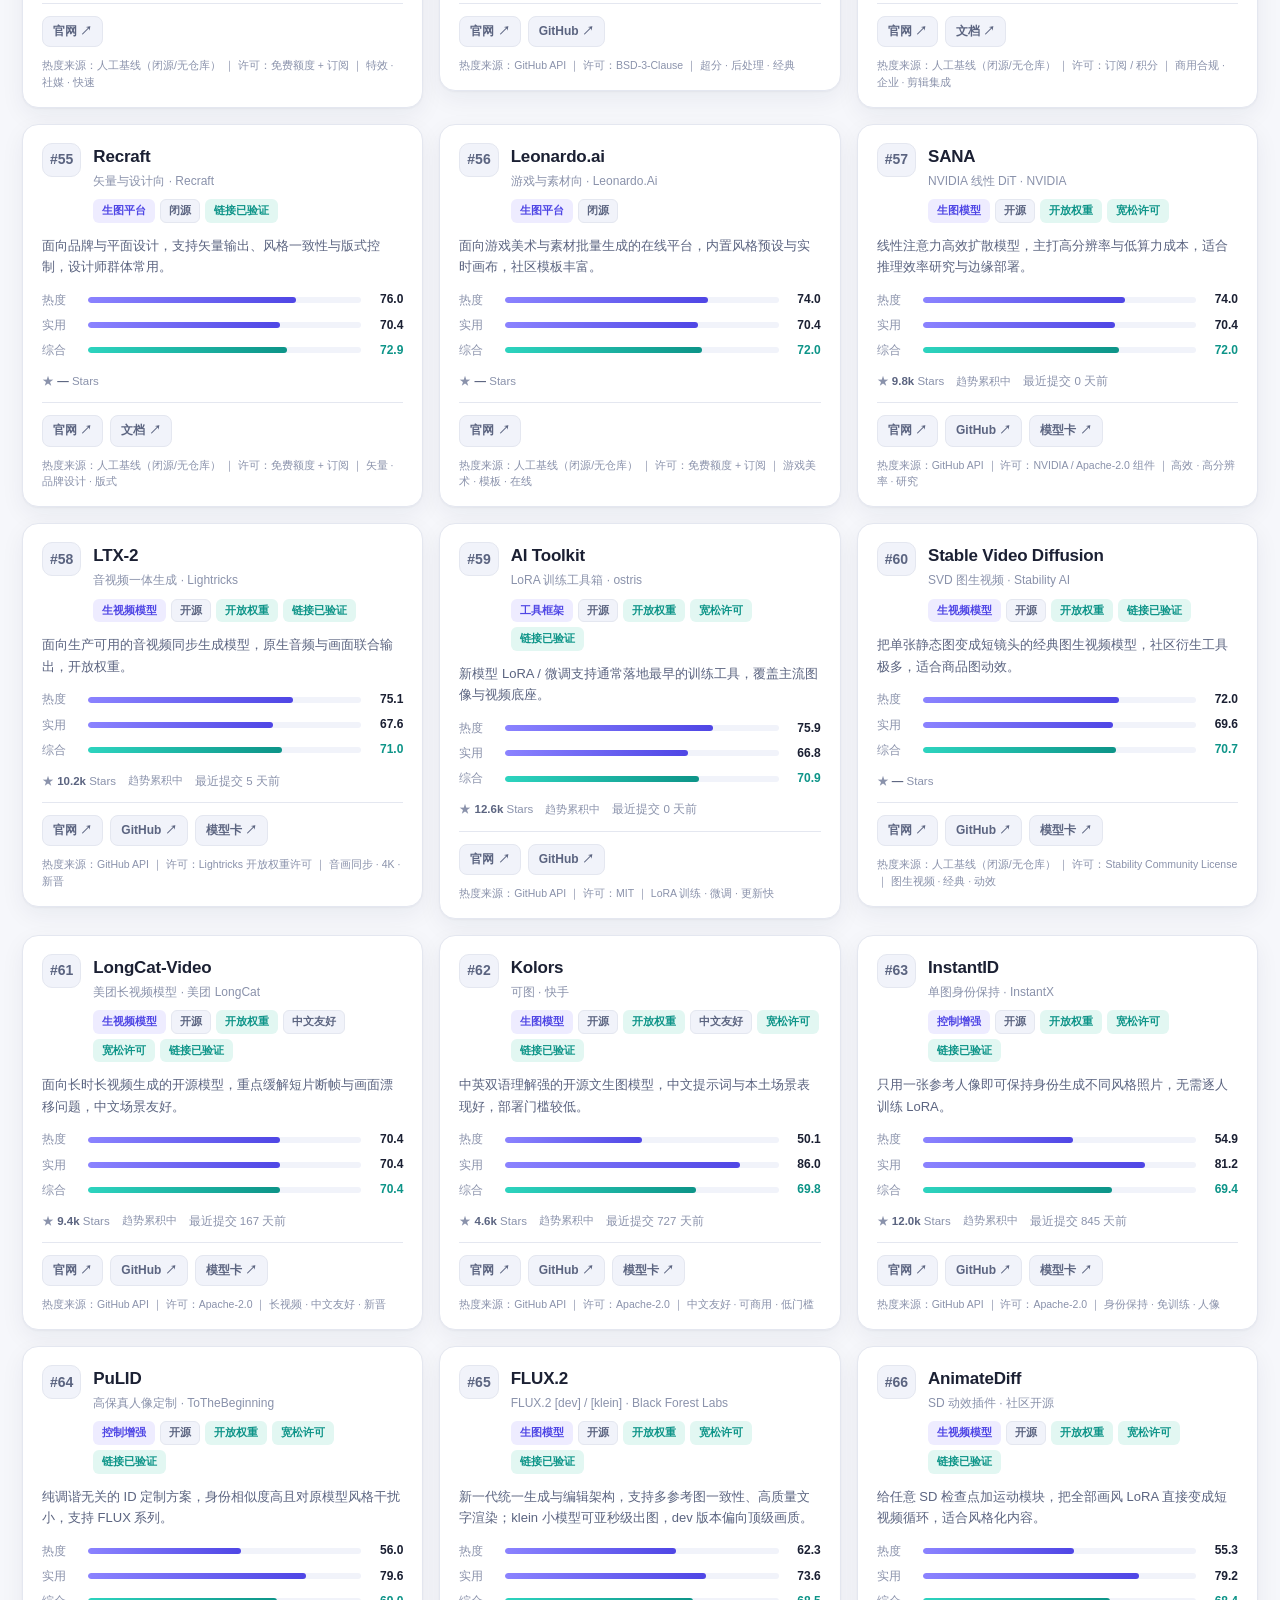
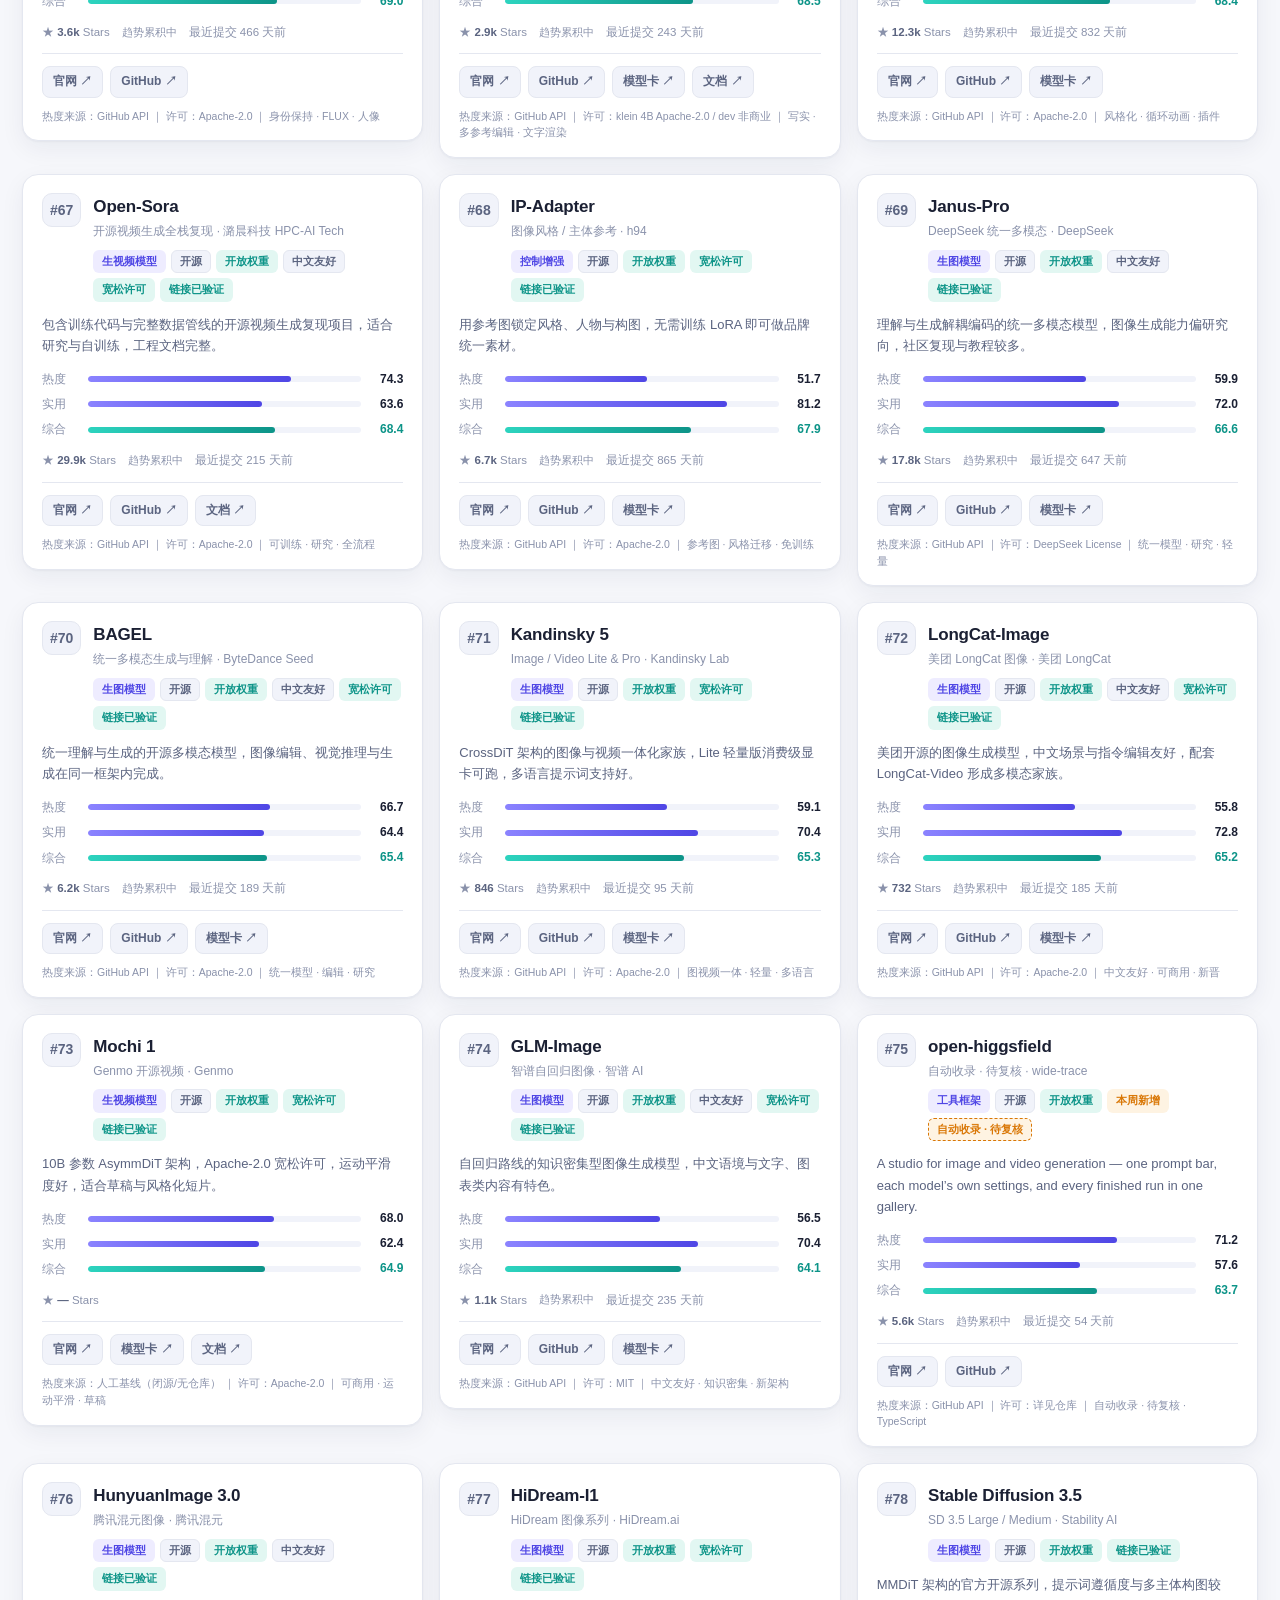
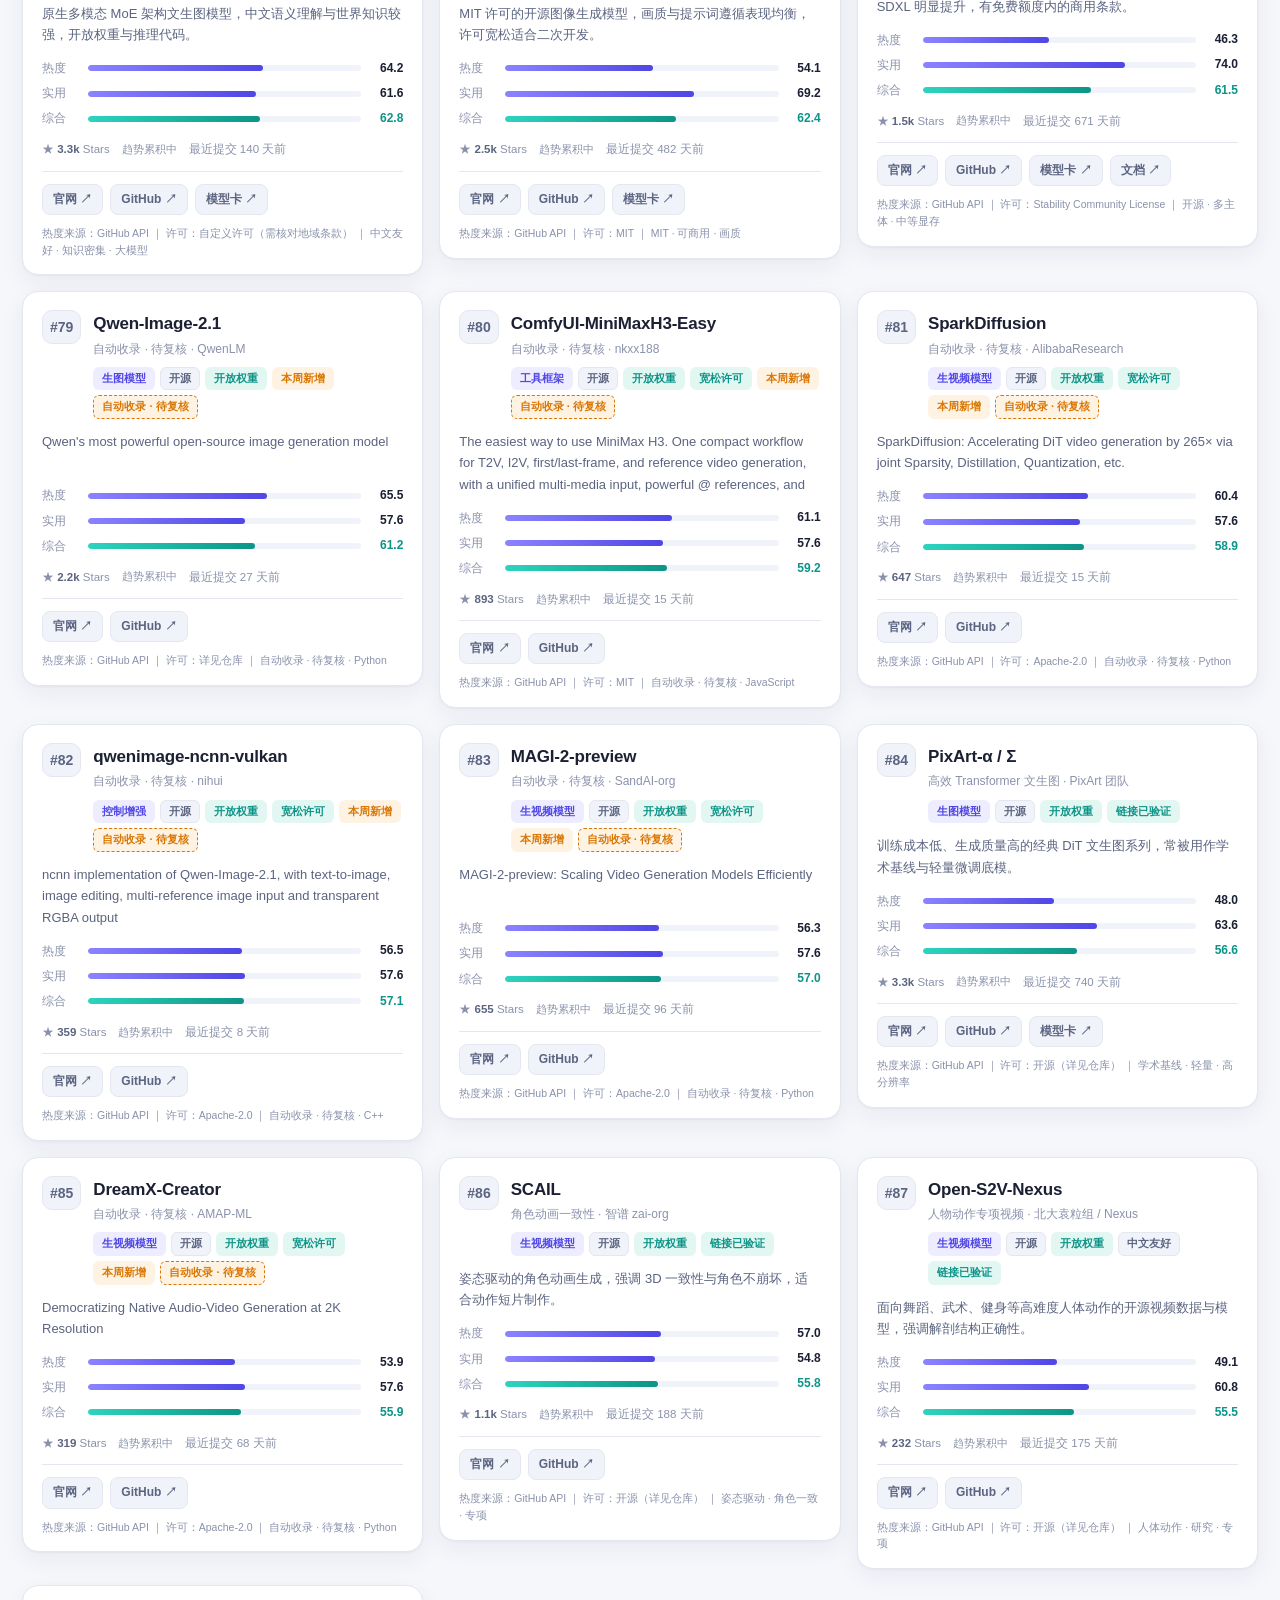
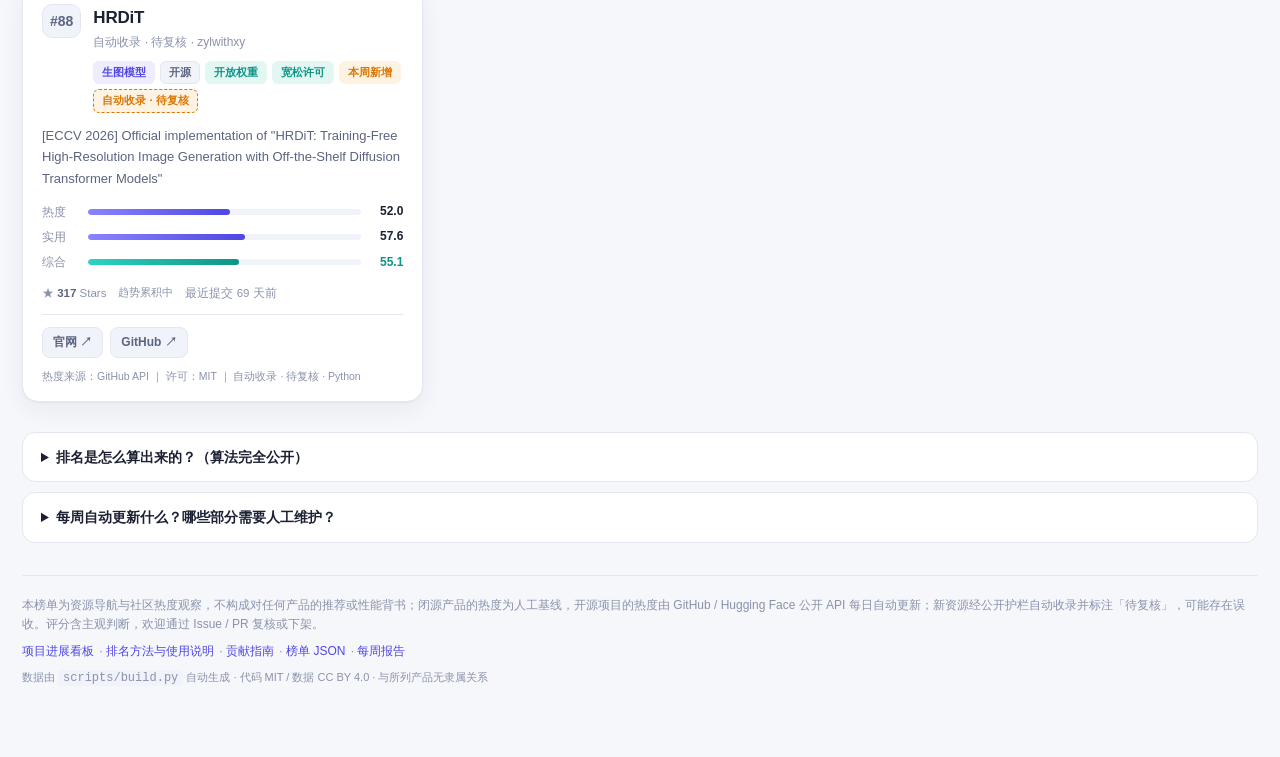
==== commit 462df8e9: "feat: 新资源每日自动检索收录（分层清单 + 护栏 + 新收录榜）" ====
--- a/docs/index.html
+++ b/docs/index.html
@@ -48,6 +48,7 @@
         <option value="open">开源 / 开放权重</option>
         <option value="closed">闭源平台</option>
         <option value="resource">资源 / 评测</option>
+        <option value="auto">自动收录 / 待复核</option>
       </select>
       <label class="toggle"><input type="checkbox" id="cnOnly"><span>仅中文友好</span></label>
       <button id="resetBtn" class="reset" type="button">重置</button>
--- a/docs/style.css
+++ b/docs/style.css
@@ -169,6 +169,7 @@
 .badge.open { background: var(--accent-soft); color: var(--accent); border-color: transparent; }
 .badge.new { background: var(--warm-soft); color: var(--warm); border-color: transparent; }
 .badge.ok { background: var(--accent-soft); color: var(--accent); border-color: transparent; }
+.badge.auto { background: var(--warm-soft); color: var(--warm); border: 1px dashed var(--warm); }
 .desc { margin: 12px 0 13px; font-size: 13px; color: var(--text-2); line-height: 1.65; min-height: 42px; }
 .scores { display: grid; gap: 6px; margin-bottom: 12px; }
 .score-row { display: grid; grid-template-columns: 38px 1fr 34px; gap: 8px; align-items: center; font-size: 11.5px; color: var(--text-3); }
